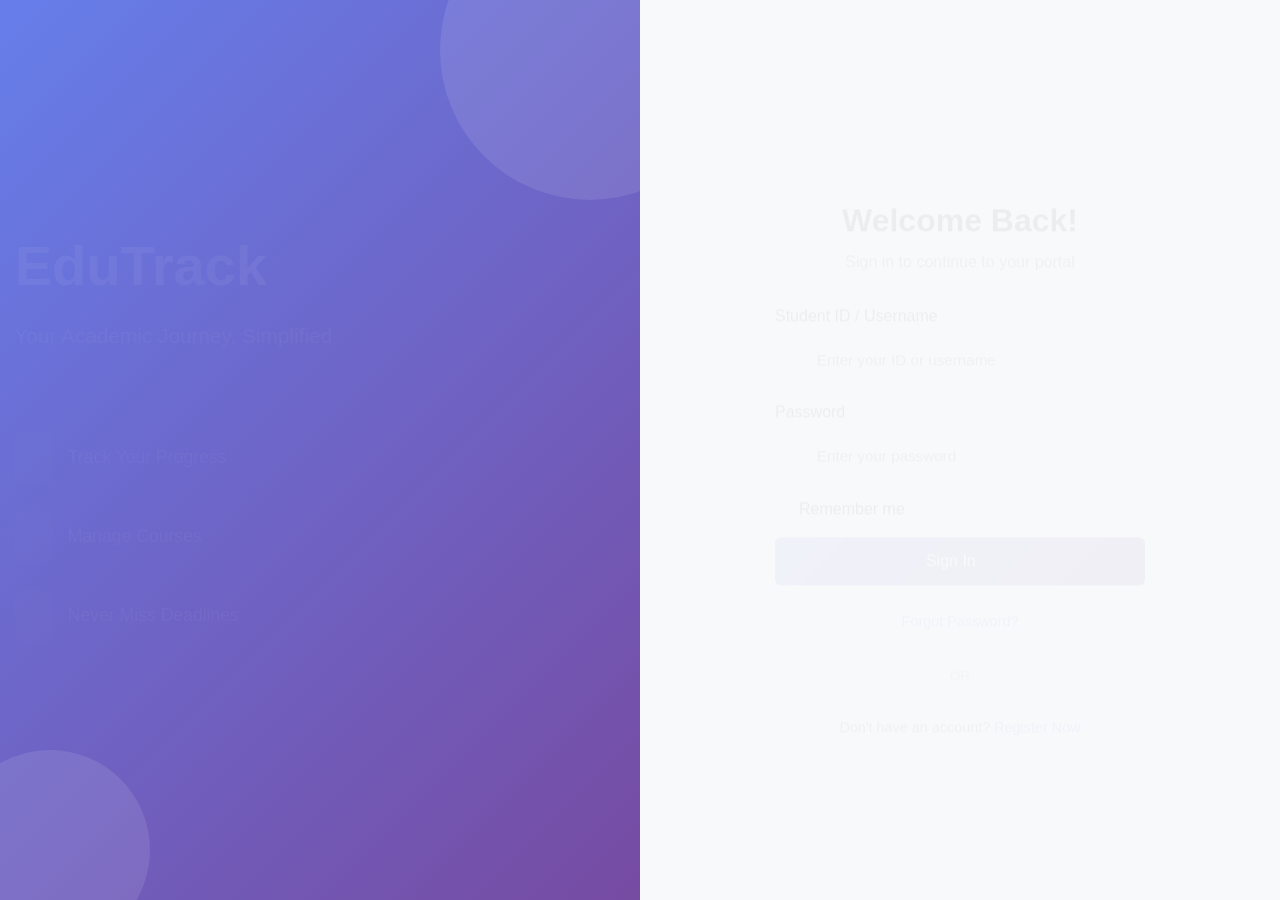
==== assignments.html @ 9b78c019 "Initial commit - Cloud Based Student Academic Portal" ====
<!DOCTYPE html>
<html lang="en">
<head>
    <meta charset="UTF-8">
    <meta name="viewport" content="width=device-width, initial-scale=1.0">
    <title>Assignments - EduTrack</title>
    
    <!-- Bootstrap CSS -->
    <link href="https://cdn.jsdelivr.net/npm/bootstrap@5.3.0/dist/css/bootstrap.min.css" rel="stylesheet">
    
    <!-- Font Awesome -->
    <link rel="stylesheet" href="https://cdnjs.cloudflare.com/ajax/libs/font-awesome/6.4.0/css/all.min.css">
    
    <!-- Custom CSS -->
    <link rel="stylesheet" href="css/dashboard.css">
    <link rel="stylesheet" href="css/assignments.css">
</head>
<body>
    <!-- Sidebar -->
    <div class="sidebar" id="sidebar">
        <div class="logo">
            <h3><i class="fas fa-graduation-cap me-2"></i>EduTrack</h3>
        </div>
        
        <ul class="nav-menu">
            <li>
                <a href="dashboard.html">
                    <i class="fas fa-home"></i>
                    <span>Dashboard</span>
                </a>
            </li>
            <li>
                <a href="courses.html">
                    <i class="fas fa-book"></i>
                    <span>Courses</span>
                </a>
            </li>
            <li>
                <a href="grades.html">
                    <i class="fas fa-chart-bar"></i>
                    <span>Grades</span>
                </a>
            </li>
            <li>
                <a href="attendance.html">
                    <i class="fas fa-calendar-check"></i>
                    <span>Attendance</span>
                </a>
            </li>
            <li class="active">
                <a href="assignments.html">
                    <i class="fas fa-tasks"></i>
                    <span>Assignments</span>
                </a>
            </li>
              <li>
                <a href="extracurricular.html">
                    <i class="fas fa-trophy"></i>
                    <span>Activities</span>
                </a>
            </li>
            <li>
                <a href="profile.html">
                    <i class="fas fa-user"></i>
                    <span>Profile</span>
                </a>
            </li>
        </ul>
        
        <div class="sidebar-footer">
            <a href="index.html" class="logout-btn">
                <i class="fas fa-sign-out-alt"></i>
                <span>Logout</span>
            </a>
        </div>
    </div>

    <!-- Main Content -->
    <div class="main-content">
        <!-- Top Navigation -->
        <nav class="top-nav">
            <div class="nav-left">
                <button class="toggle-btn" id="toggleSidebar">
                    <i class="fas fa-bars"></i>
                </button>
                <h4 class="page-title">Assignments</h4>
            </div>
            <div class="nav-right">
                <div class="search-box">
                    <i class="fas fa-search"></i>
                    <input type="text" placeholder="Search assignments..." id="searchAssignment">
                </div>
                <div class="notification">
                    <i class="fas fa-bell"></i>
                    <span class="badge">3</span>
                </div>
                <div class="profile-dropdown">
                    <img src="https://ui-avatars.com/api/?name=John+Doe&background=667eea&color=fff" alt="Profile">
                    <span>John Doe</span>
                </div>
            </div>
        </nav>

        <!-- Assignments Content -->
        <div class="dashboard-container">
            <!-- Stats Cards -->
            <div class="row g-4 mb-4">
                <div class="col-md-3">
                    <div class="assignment-stat-card red">
                        <div class="stat-icon">
                            <i class="fas fa-exclamation-circle"></i>
                        </div>
                        <div class="stat-info">
                            <h3>3</h3>
                            <p>Pending</p>
                        </div>
                    </div>
                </div>
                <div class="col-md-3">
                    <div class="assignment-stat-card blue">
                        <div class="stat-icon">
                            <i class="fas fa-hourglass-half"></i>
                        </div>
                        <div class="stat-info">
                            <h3>2</h3>
                            <p>In Progress</p>
                        </div>
                    </div>
                </div>
                <div class="col-md-3">
                    <div class="assignment-stat-card green">
                        <div class="stat-icon">
                            <i class="fas fa-check-circle"></i>
                        </div>
                        <div class="stat-info">
                            <h3>12</h3>
                            <p>Completed</p>
                        </div>
                    </div>
                </div>
                <div class="col-md-3">
                    <div class="assignment-stat-card purple">
                        <div class="stat-icon">
                            <i class="fas fa-clock"></i>
                        </div>
                        <div class="stat-info">
                            <h3>5</h3>
                            <p>Upcoming</p>
                        </div>
                    </div>
                </div>
            </div>

            <!-- Filter Tabs -->
            <div class="card mb-4">
                <div class="card-body p-0">
                    <ul class="nav nav-tabs assignment-tabs" id="assignmentTabs">
                        <li class="nav-item">
                            <a class="nav-link active" data-filter="all" href="#all">
                                <i class="fas fa-list me-2"></i>All Assignments
                            </a>
                        </li>
                        <li class="nav-item">
                            <a class="nav-link" data-filter="pending" href="#pending">
                                <i class="fas fa-exclamation-circle me-2"></i>Pending
                            </a>
                        </li>
                        <li class="nav-item">
                            <a class="nav-link" data-filter="progress" href="#progress">
                                <i class="fas fa-spinner me-2"></i>In Progress
                            </a>
                        </li>
                        <li class="nav-item">
                            <a class="nav-link" data-filter="completed" href="#completed">
                                <i class="fas fa-check-circle me-2"></i>Completed
                            </a>
                        </li>
                    </ul>
                </div>
            </div>

            <!-- Assignments List -->
            <div class="row g-4" id="assignmentsList">
                <!-- Assignment 1 - Urgent -->
                <div class="col-lg-6 assignment-item" data-status="pending">
                    <div class="assignment-card urgent">
                        <div class="assignment-header">
                            <div class="assignment-title-section">
                                <h5>Data Structures Project</h5>
                                <p class="course-name"><i class="fas fa-book me-1"></i>Computer Networks - CS501</p>
                            </div>
                            <span class="priority-badge urgent">Urgent</span>
                        </div>
                        <div class="assignment-body">
                            <p class="description">
                                Implement Binary Search Tree with insertion, deletion, and traversal operations. Include complete documentation.
                            </p>
                            <div class="assignment-meta">
                                <div class="meta-item">
                                    <i class="fas fa-calendar-alt"></i>
                                    <span>Due: Jan 5, 2025</span>
                                </div>
                                <div class="meta-item">
                                    <i class="fas fa-clock"></i>
                                    <span class="time-left urgent">2 days left</span>
                                </div>
                                <div class="meta-item">
                                    <i class="fas fa-award"></i>
                                    <span>20 marks</span>
                                </div>
                            </div>
                            <div class="assignment-footer">
                                <button class="btn btn-outline-primary btn-sm">
                                    <i class="fas fa-eye me-1"></i>View Details
                                </button>
                                <button class="btn btn-primary btn-sm">
                                    <i class="fas fa-upload me-1"></i>Submit
                                </button>
                            </div>
                        </div>
                    </div>
                </div>

                <!-- Assignment 2 - High Priority -->
                <div class="col-lg-6 assignment-item" data-status="pending">
                    <div class="assignment-card high">
                        <div class="assignment-header">
                            <div class="assignment-title-section">
                                <h5>Database Design Project</h5>
                                <p class="course-name"><i class="fas fa-book me-1"></i>DBMS - CS502</p>
                            </div>
                            <span class="priority-badge high">High</span>
                        </div>
                        <div class="assignment-body">
                            <p class="description">
                                Design a complete database schema for an e-commerce platform with ER diagrams and normalized tables.
                            </p>
                            <div class="assignment-meta">
                                <div class="meta-item">
                                    <i class="fas fa-calendar-alt"></i>
                                    <span>Due: Jan 8, 2025</span>
                                </div>
                                <div class="meta-item">
                                    <i class="fas fa-clock"></i>
                                    <span class="time-left high">5 days left</span>
                                </div>
                                <div class="meta-item">
                                    <i class="fas fa-award"></i>
                                    <span>25 marks</span>
                                </div>
                            </div>
                            <div class="assignment-footer">
                                <button class="btn btn-outline-primary btn-sm">
                                    <i class="fas fa-eye me-1"></i>View Details
                                </button>
                                <button class="btn btn-primary btn-sm">
                                    <i class="fas fa-upload me-1"></i>Submit
                                </button>
                            </div>
                        </div>
                    </div>
                </div>

                <!-- Assignment 3 - In Progress -->
                <div class="col-lg-6 assignment-item" data-status="progress">
                    <div class="assignment-card medium">
                        <div class="assignment-header">
                            <div class="assignment-title-section">
                                <h5>Responsive Website Development</h5>
                                <p class="course-name"><i class="fas fa-book me-1"></i>Web Development - CS503</p>
                            </div>
                            <span class="priority-badge medium">Medium</span>
                        </div>
                        <div class="assignment-body">
                            <p class="description">
                                Create a fully responsive portfolio website using HTML, CSS, and JavaScript with modern design principles.
                            </p>
                            <div class="progress-section">
                                <div class="progress-header">
                                    <span>Progress</span>
                                    <span>60%</span>
                                </div>
                                <div class="progress">
                                    <div class="progress-bar bg-info" style="width: 60%"></div>
                                </div>
                            </div>
                            <div class="assignment-meta">
                                <div class="meta-item">
                                    <i class="fas fa-calendar-alt"></i>
                                    <span>Due: Jan 10, 2025</span>
                                </div>
                                <div class="meta-item">
                                    <i class="fas fa-clock"></i>
                                    <span class="time-left medium">7 days left</span>
                                </div>
                                <div class="meta-item">
                                    <i class="fas fa-award"></i>
                                    <span>30 marks</span>
                                </div>
                            </div>
                            <div class="assignment-footer">
                                <button class="btn btn-outline-primary btn-sm">
                                    <i class="fas fa-eye me-1"></i>View Details
                                </button>
                                <button class="btn btn-warning btn-sm text-white">
                                    <i class="fas fa-edit me-1"></i>Continue
                                </button>
                            </div>
                        </div>
                    </div>
                </div>

                <!-- Assignment 4 - In Progress -->
                <div class="col-lg-6 assignment-item" data-status="progress">
                    <div class="assignment-card medium">
                        <div class="assignment-header">
                            <div class="assignment-title-section">
                                <h5>Machine Learning Model</h5>
                                <p class="course-name"><i class="fas fa-book me-1"></i>Artificial Intelligence - CS504</p>
                            </div>
                            <span class="priority-badge medium">Medium</span>
                        </div>
                        <div class="assignment-body">
                            <p class="description">
                                Build a classification model using scikit-learn. Train on provided dataset and achieve minimum 85% accuracy.
                            </p>
                            <div class="progress-section">
                                <div class="progress-header">
                                    <span>Progress</span>
                                    <span>40%</span>
                                </div>
                                <div class="progress">
                                    <div class="progress-bar bg-info" style="width: 40%"></div>
                                </div>
                            </div>
                            <div class="assignment-meta">
                                <div class="meta-item">
                                    <i class="fas fa-calendar-alt"></i>
                                    <span>Due: Jan 12, 2025</span>
                                </div>
                                <div class="meta-item">
                                    <i class="fas fa-clock"></i>
                                    <span class="time-left medium">9 days left</span>
                                </div>
                                <div class="meta-item">
                                    <i class="fas fa-award"></i>
                                    <span>25 marks</span>
                                </div>
                            </div>
                            <div class="assignment-footer">
                                <button class="btn btn-outline-primary btn-sm">
                                    <i class="fas fa-eye me-1"></i>View Details
                                </button>
                                <button class="btn btn-warning btn-sm text-white">
                                    <i class="fas fa-edit me-1"></i>Continue
                                </button>
                            </div>
                        </div>
                    </div>
                </div>

                <!-- Assignment 5 - Completed -->
                <div class="col-lg-6 assignment-item" data-status="completed">
                    <div class="assignment-card completed">
                        <div class="assignment-header">
                            <div class="assignment-title-section">
                                <h5>Network Security Analysis</h5>
                                <p class="course-name"><i class="fas fa-book me-1"></i>Cyber Security - CS505</p>
                            </div>
                            <span class="priority-badge completed">
                                <i class="fas fa-check me-1"></i>Completed
                            </span>
                        </div>
                        <div class="assignment-body">
                            <p class="description">
                                Analyze network vulnerabilities and propose security measures for a given network infrastructure.
                            </p>
                            <div class="assignment-meta">
                                <div class="meta-item">
                                    <i class="fas fa-calendar-check"></i>
                                    <span>Submitted: Dec 20, 2024</span>
                                </div>
                                <div class="meta-item">
                                    <i class="fas fa-star"></i>
                                    <span class="grade-badge">Grade: A</span>
                                </div>
                                <div class="meta-item">
                                    <i class="fas fa-award"></i>
                                    <span>18/20 marks</span>
                                </div>
                            </div>
                            <div class="assignment-footer">
                                <button class="btn btn-outline-primary btn-sm">
                                    <i class="fas fa-download me-1"></i>Download
                                </button>
                                <button class="btn btn-outline-success btn-sm">
                                    <i class="fas fa-comment me-1"></i>Feedback
                                </button>
                            </div>
                        </div>
                    </div>
                </div>

                <!-- Assignment 6 - Pending -->
                <div class="col-lg-6 assignment-item" data-status="pending">
                    <div class="assignment-card low">
                        <div class="assignment-header">
                            <div class="assignment-title-section">
                                <h5>Software Testing Report</h5>
                                <p class="course-name"><i class="fas fa-book me-1"></i>Software Engineering - CS506</p>
                            </div>
                            <span class="priority-badge low">Low</span>
                        </div>
                        <div class="assignment-body">
                            <p class="description">
                                Create comprehensive test cases and testing documentation for a given software application.
                            </p>
                            <div class="assignment-meta">
                                <div class="meta-item">
                                    <i class="fas fa-calendar-alt"></i>
                                    <span>Due: Jan 15, 2025</span>
                                </div>
                                <div class="meta-item">
                                    <i class="fas fa-clock"></i>
                                    <span class="time-left low">12 days left</span>
                                </div>
                                <div class="meta-item">
                                    <i class="fas fa-award"></i>
                                    <span>15 marks</span>
                                </div>
                            </div>
                            <div class="assignment-footer">
                                <button class="btn btn-outline-primary btn-sm">
                                    <i class="fas fa-eye me-1"></i>View Details
                                </button>
                                <button class="btn btn-primary btn-sm">
                                    <i class="fas fa-upload me-1"></i>Submit
                                </button>
                            </div>
                        </div>
                    </div>
                </div>
            </div>
        </div>
    </div>

    <!-- Bootstrap JS -->
    <script src="https://cdn.jsdelivr.net/npm/bootstrap@5.3.0/dist/js/bootstrap.bundle.min.js"></script>
    
    <!-- Custom JS -->
    <script src="js/assignments.js"></script>
    <!-- Custom JS -->
    <script src="js/assignments.js"></script>
    
    <!-- Get Student Name -->
    <script>
    window.addEventListener('DOMContentLoaded', function() {
        // Fetch student info from dashboard API (reusing existing API)
        fetch('./backend/api/get_dashboard.php')
            .then(response => response.json())
            .then(data => {
                if (data.success) {
                    const studentName = data.data.student.name;
                    
                    // Update profile dropdown with real name
                    document.querySelector('.profile-dropdown span').textContent = studentName;
                    
                    // Update profile image
                    document.querySelector('.profile-dropdown img').src = 
                        `https://ui-avatars.com/api/?name=${encodeURIComponent(studentName)}&background=667eea&color=fff`;
                    
                    console.log('✅ Student name loaded:', studentName);
                } else {
                    console.error('Failed to load student info');
                    window.location.href = 'index.html';
                }
            })
            .catch(error => {
                console.error('Error:', error);
                window.location.href = 'index.html';
            });
    });
    
    // Add "Coming Soon" overlay on buttons (optional)
    document.addEventListener('DOMContentLoaded', function() {
        const buttons = document.querySelectorAll('.assignment-footer button');
        buttons.forEach(btn => {
            btn.addEventListener('click', function(e) {
                e.preventDefault();
                alert('📚 Assignment submission feature is under development.\n\nThis will be available in the next update!');
            });
        });
    });
    </script>
</body>
</html>
---- css/dashboard.css ----
@import url('https://fonts.googleapis.com/css2?family=Poppins:wght@300;400;500;600;700&display=swap');

* {
    margin: 0;
    padding: 0;
    box-sizing: border-box;
}

body {
    font-family: 'Poppins', sans-serif;
    background: #f5f7fa;
    overflow-x: hidden;
}

/* Sidebar Styles */
.sidebar {
    position: fixed;
    left: 0;
    top: 0;
    height: 100vh;
    width: 260px;
    background: linear-gradient(135deg, #667eea 0%, #764ba2 100%);
    padding: 20px;
    transition: all 0.3s ease;
    z-index: 1000;
}

.sidebar .logo {
    color: white;
    padding: 10px 0;
    margin-bottom: 30px;
    border-bottom: 1px solid rgba(255, 255, 255, 0.2);
}

.sidebar .logo h3 {
    font-size: 1.5rem;
    font-weight: 600;
}

.nav-menu {
    list-style: none;
    padding: 0;
}

.nav-menu li {
    margin-bottom: 5px;
}

.nav-menu a {
    display: flex;
    align-items: center;
    padding: 12px 15px;
    color: rgba(255, 255, 255, 0.8);
    text-decoration: none;
    border-radius: 10px;
    transition: all 0.3s ease;
}

.nav-menu a i {
    font-size: 1.2rem;
    margin-right: 12px;
    width: 25px;
}

.nav-menu a:hover,
.nav-menu li.active a {
    background: rgba(255, 255, 255, 0.2);
    color: white;
    transform: translateX(5px);
}

.sidebar-footer {
    position: absolute;
    bottom: 20px;
    width: calc(100% - 40px);
}

.logout-btn {
    display: flex;
    align-items: center;
    padding: 12px 15px;
    color: rgba(255, 255, 255, 0.8);
    text-decoration: none;
    border-radius: 10px;
    border: 1px solid rgba(255, 255, 255, 0.3);
    transition: all 0.3s ease;
}

.logout-btn:hover {
    background: rgba(255, 255, 255, 0.2);
    color: white;
}

.logout-btn i {
    margin-right: 12px;
}

/* Main Content */
.main-content {
    margin-left: 260px;
    min-height: 100vh;
    transition: all 0.3s ease;
}

/* Top Navigation */
.top-nav {
    background: white;
    padding: 15px 30px;
    display: flex;
    justify-content: space-between;
    align-items: center;
    box-shadow: 0 2px 10px rgba(0, 0, 0, 0.05);
    position: sticky;
    top: 0;
    z-index: 100;
}

.nav-left {
    display: flex;
    align-items: center;
    gap: 20px;
}

.toggle-btn {
    background: none;
    border: none;
    font-size: 1.5rem;
    color: #333;
    cursor: pointer;
    display: none;
}

.page-title {
    margin: 0;
    color: #333;
    font-weight: 600;
}

.nav-right {
    display: flex;
    align-items: center;
    gap: 25px;
}

.search-box {
    position: relative;
    display: flex;
    align-items: center;
}

.search-box i {
    position: absolute;
    left: 12px;
    color: #999;
}

.search-box input {
    padding: 8px 12px 8px 35px;
    border: 1px solid #e0e0e0;
    border-radius: 8px;
    width: 250px;
    font-size: 0.9rem;
}

.search-box input:focus {
    outline: none;
    border-color: #667eea;
}

.notification {
    position: relative;
    font-size: 1.3rem;
    color: #666;
    cursor: pointer;
}

.notification .badge {
    position: absolute;
    top: -5px;
    right: -8px;
    background: #ff4757;
    color: white;
    font-size: 0.65rem;
    padding: 2px 5px;
    border-radius: 10px;
}

.profile-dropdown {
    display: flex;
    align-items: center;
    gap: 10px;
    cursor: pointer;
}

.profile-dropdown img {
    width: 40px;
    height: 40px;
    border-radius: 50%;
}

/* Dashboard Container */
.dashboard-container {
    padding: 30px;
}

/* Welcome Section */
.welcome-section {
    background: linear-gradient(135deg, #667eea 0%, #764ba2 100%);
    padding: 30px;
    border-radius: 15px;
    color: white;
    margin-bottom: 30px;
    display: flex;
    justify-content: space-between;
    align-items: center;
}

.welcome-section h2 {
    font-size: 1.8rem;
    margin-bottom: 5px;
}

.welcome-section p {
    opacity: 0.9;
    margin: 0;
}

.welcome-stats {
    display: flex;
    gap: 30px;
}

.stat-item {
    display: flex;
    flex-direction: column;
    align-items: flex-end;
}

.stat-label {
    font-size: 0.85rem;
    opacity: 0.8;
}

.stat-value {
    font-size: 1.5rem;
    font-weight: 600;
}

/* Stat Cards */
.stat-card {
    background: white;
    padding: 25px;
    border-radius: 15px;
    display: flex;
    align-items: center;
    gap: 20px;
    box-shadow: 0 5px 15px rgba(0, 0, 0, 0.08);
    transition: transform 0.3s ease, box-shadow 0.3s ease;
}

.stat-card:hover {
    transform: translateY(-5px);
    box-shadow: 0 8px 20px rgba(0, 0, 0, 0.12);
}

.stat-icon {
    width: 60px;
    height: 60px;
    border-radius: 12px;
    display: flex;
    align-items: center;
    justify-content: center;
    font-size: 1.8rem;
    color: white;
}

.stat-card.purple .stat-icon {
    background: linear-gradient(135deg, #667eea 0%, #764ba2 100%);
}

.stat-card.blue .stat-icon {
    background: linear-gradient(135deg, #4facfe 0%, #00f2fe 100%);
}

.stat-card.green .stat-icon {
    background: linear-gradient(135deg, #43e97b 0%, #38f9d7 100%);
}

.stat-card.orange .stat-icon {
    background: linear-gradient(135deg, #fa709a 0%, #fee140 100%);
}

.stat-details h3 {
    font-size: 2rem;
    font-weight: 700;
    margin: 0;
    color: #333;
}

.stat-details p {
    margin: 0;
    color: #666;
    font-size: 0.9rem;
}

/* Card Styles */
.card {
    background: white;
    border-radius: 15px;
    box-shadow: 0 5px 15px rgba(0, 0, 0, 0.08);
    border: none;
}

.card-header {
    background: none;
    border-bottom: 1px solid #f0f0f0;
    padding: 20px 25px;
}

.card-header h5 {
    margin: 0;
    color: #333;
    font-weight: 600;
}

.card-body {
    padding: 25px;
}

/* Deadline Items */
.deadline-item {
    display: flex;
    justify-content: space-between;
    align-items: center;
    padding: 15px;
    border-left: 3px solid #667eea;
    background: #f8f9fa;
    border-radius: 8px;
    margin-bottom: 15px;
}

.deadline-item:last-child {
    margin-bottom: 0;
}

.deadline-info h6 {
    margin: 0 0 5px 0;
    color: #333;
    font-weight: 600;
}

.deadline-info p {
    margin: 0;
    color: #666;
    font-size: 0.85rem;
}

.deadline-info i {
    margin-right: 5px;
}

/* Grade Items */
.grade-item {
    display: flex;
    justify-content: space-between;
    align-items: center;
    padding: 15px;
    background: #f8f9fa;
    border-radius: 8px;
    margin-bottom: 15px;
}

.grade-item:last-child {
    margin-bottom: 0;
}

.subject-info h6 {
    margin: 0 0 5px 0;
    color: #333;
    font-weight: 600;
}

.subject-info p {
    margin: 0;
    color: #666;
    font-size: 0.85rem;
}

.grade-badge {
    padding: 8px 20px;
    border-radius: 8px;
    font-weight: 600;
    font-size: 1.1rem;
}

.grade-badge.excellent {
    background: #d4edda;
    color: #155724;
}

.grade-badge.good {
    background: #d1ecf1;
    color: #0c5460;
}

.grade-badge.average {
    background: #fff3cd;
    color: #856404;
}

/* Responsive */
@media (max-width: 991px) {
    .sidebar {
        left: -260px;
    }
    
    .sidebar.active {
        left: 0;
    }
    
    .main-content {
        margin-left: 0;
    }
    
    .toggle-btn {
        display: block;
    }
    
    .welcome-section {
        flex-direction: column;
        align-items: flex-start;
        gap: 20px;
    }
}

@media (max-width: 768px) {
    .search-box {
        display: none;
    }
    
    .nav-right {
        gap: 15px;
    }
    
    .dashboard-container {
        padding: 15px;
    }
}
---- css/assignments.css ----
/* Assignment Stat Cards */
.assignment-stat-card {
    background: white;
    padding: 20px;
    border-radius: 12px;
    display: flex;
    align-items: center;
    gap: 15px;
    box-shadow: 0 3px 10px rgba(0, 0, 0, 0.08);
    transition: transform 0.3s ease, box-shadow 0.3s ease;
}

.assignment-stat-card:hover {
    transform: translateY(-3px);
    box-shadow: 0 5px 15px rgba(0, 0, 0, 0.12);
}

.assignment-stat-card .stat-icon {
    width: 50px;
    height: 50px;
    border-radius: 10px;
    display: flex;
    align-items: center;
    justify-content: center;
    font-size: 1.5rem;
    color: white;
}

.assignment-stat-card.red .stat-icon {
    background: linear-gradient(135deg, #ff6b6b 0%, #ee5a6f 100%);
}

.assignment-stat-card.blue .stat-icon {
    background: linear-gradient(135deg, #4facfe 0%, #00f2fe 100%);
}

.assignment-stat-card.green .stat-icon {
    background: linear-gradient(135deg, #43e97b 0%, #38f9d7 100%);
}

.assignment-stat-card.purple .stat-icon {
    background: linear-gradient(135deg, #667eea 0%, #764ba2 100%);
}

.assignment-stat-card .stat-info h3 {
    font-size: 1.8rem;
    font-weight: 700;
    margin: 0;
    color: #333;
}

.assignment-stat-card .stat-info p {
    margin: 0;
    color: #666;
    font-size: 0.85rem;
}

/* Assignment Tabs */
.assignment-tabs {
    border-bottom: 2px solid #f0f0f0;
}

.assignment-tabs .nav-link {
    color: #666;
    border: none;
    padding: 15px 25px;
    font-weight: 500;
    transition: all 0.3s ease;
}

.assignment-tabs .nav-link:hover {
    color: #667eea;
    background: #f8f9fa;
}

.assignment-tabs .nav-link.active {
    color: #667eea;
    background: none;
    border-bottom: 3px solid #667eea;
}

/* Assignment Cards */
.assignment-card {
    background: white;
    border-radius: 15px;
    overflow: hidden;
    box-shadow: 0 5px 15px rgba(0, 0, 0, 0.08);
    transition: transform 0.3s ease, box-shadow 0.3s ease;
    border-left: 4px solid transparent;
}

.assignment-card:hover {
    transform: translateY(-5px);
    box-shadow: 0 8px 25px rgba(0, 0, 0, 0.15);
}

.assignment-card.urgent {
    border-left-color: #ff6b6b;
}

.assignment-card.high {
    border-left-color: #fa709a;
}

.assignment-card.medium {
    border-left-color: #4facfe;
}

.assignment-card.low {
    border-left-color: #43e97b;
}

.assignment-card.completed {
    border-left-color: #38f9d7;
    opacity: 0.9;
}

.assignment-header {
    padding: 20px;
    background: linear-gradient(135deg, #f8f9fa 0%, #e9ecef 100%);
    display: flex;
    justify-content: space-between;
    align-items: flex-start;
    gap: 15px;
    border-bottom: 1px solid #e0e0e0;
}

.assignment-title-section h5 {
    margin: 0 0 5px 0;
    font-size: 1.1rem;
    font-weight: 600;
    color: #333;
}

.course-name {
    margin: 0;
    font-size: 0.85rem;
    color: #666;
}

/* Priority Badges */
.priority-badge {
    padding: 6px 12px;
    border-radius: 20px;
    font-size: 0.75rem;
    font-weight: 600;
    text-transform: uppercase;
    white-space: nowrap;
}

.priority-badge.urgent {
    background: #fee;
    color: #d32f2f;
}

.priority-badge.high {
    background: #fff3e0;
    color: #f57c00;
}

.priority-badge.medium {
    background: #e3f2fd;
    color: #1976d2;
}

.priority-badge.low {
    background: #e8f5e9;
    color: #388e3c;
}

.priority-badge.completed {
    background: #e0f7fa;
    color: #00796b;
}

/* Assignment Body */
.assignment-body {
    padding: 20px;
}

.description {
    color: #555;
    font-size: 0.9rem;
    line-height: 1.6;
    margin-bottom: 15px;
}

/* Progress Section */
.progress-section {
    margin-bottom: 15px;
    padding: 12px;
    background: #f8f9fa;
    border-radius: 8px;
}

.progress-header {
    display: flex;
    justify-content: space-between;
    margin-bottom: 8px;
    font-size: 0.85rem;
    font-weight: 600;
    color: #333;
}

.progress {
    height: 8px;
    border-radius: 10px;
    background: #e0e0e0;
}

.progress-bar {
    border-radius: 10px;
}

/* Assignment Meta */
.assignment-meta {
    display: flex;
    flex-wrap: wrap;
    gap: 15px;
    margin-bottom: 15px;
}

.meta-item {
    display: flex;
    align-items: center;
    gap: 6px;
    font-size: 0.85rem;
    color: #666;
}

.meta-item i {
    color: #667eea;
}

.time-left {
    padding: 3px 8px;
    border-radius: 10px;
    font-weight: 600;
}

.time-left.urgent {
    background: #fee;
    color: #d32f2f;
}

.time-left.high {
    background: #fff3e0;
    color: #f57c00;
}

.time-left.medium {
    background: #e3f2fd;
    color: #1976d2;
}

.time-left.low {
    background: #e8f5e9;
    color: #388e3c;
}

.grade-badge {
    padding: 3px 8px;
    background: #e0f7fa;
    color: #00796b;
    border-radius: 10px;
    font-weight: 600;
}

/* Assignment Footer */
.assignment-footer {
    display: flex;
    gap: 10px;
}

.assignment-footer .btn {
    flex: 1;
    border-radius: 8px;
    font-size: 0.85rem;
    padding: 8px 12px;
    transition: all 0.3s ease;
}

.assignment-footer .btn-outline-primary {
    border-color: #667eea;
    color: #667eea;
}

.assignment-footer .btn-outline-primary:hover {
    background: #667eea;
    color: white;
}

.assignment-footer .btn-outline-success {
    border-color: #43e97b;
    color: #43e97b;
}

.assignment-footer .btn-outline-success:hover {
    background: #43e97b;
    color: white;
}

.assignment-footer .btn-primary {
    background: linear-gradient(135deg, #667eea 0%, #764ba2 100%);
    border: none;
}

.assignment-footer .btn-primary:hover {
    background: linear-gradient(135deg, #764ba2 0%, #667eea 100%);
    transform: translateY(-2px);
}

.assignment-footer .btn-warning {
    background: linear-gradient(135deg, #fa709a 0%, #fee140 100%);
    border: none;
}

.assignment-footer .btn-warning:hover {
    background: linear-gradient(135deg, #fee140 0%, #fa709a 100%);
    transform: translateY(-2px);
}

/* Hide/Show Assignments based on filter */
.assignment-item {
    display: block;
    animation: fadeIn 0.5s ease;
}

.assignment-item.hidden {
    display: none;
}

@keyframes fadeIn {
    from {
        opacity: 0;
        transform: translateY(10px);
    }
    to {
        opacity: 1;
        transform: translateY(0);
    }
}

/* Responsive */
@media (max-width: 991px) {
    .assignment-header {
        flex-direction: column;
        align-items: flex-start;
    }
    
    .priority-badge {
        align-self: flex-start;
    }
}

@media (max-width: 576px) {
    .assignment-tabs .nav-link {
        padding: 12px 15px;
        font-size: 0.85rem;
    }
    
    .assignment-footer {
        flex-direction: column;
    }
    
    .assignment-meta {
        flex-direction: column;
        gap: 8px;
    }
}
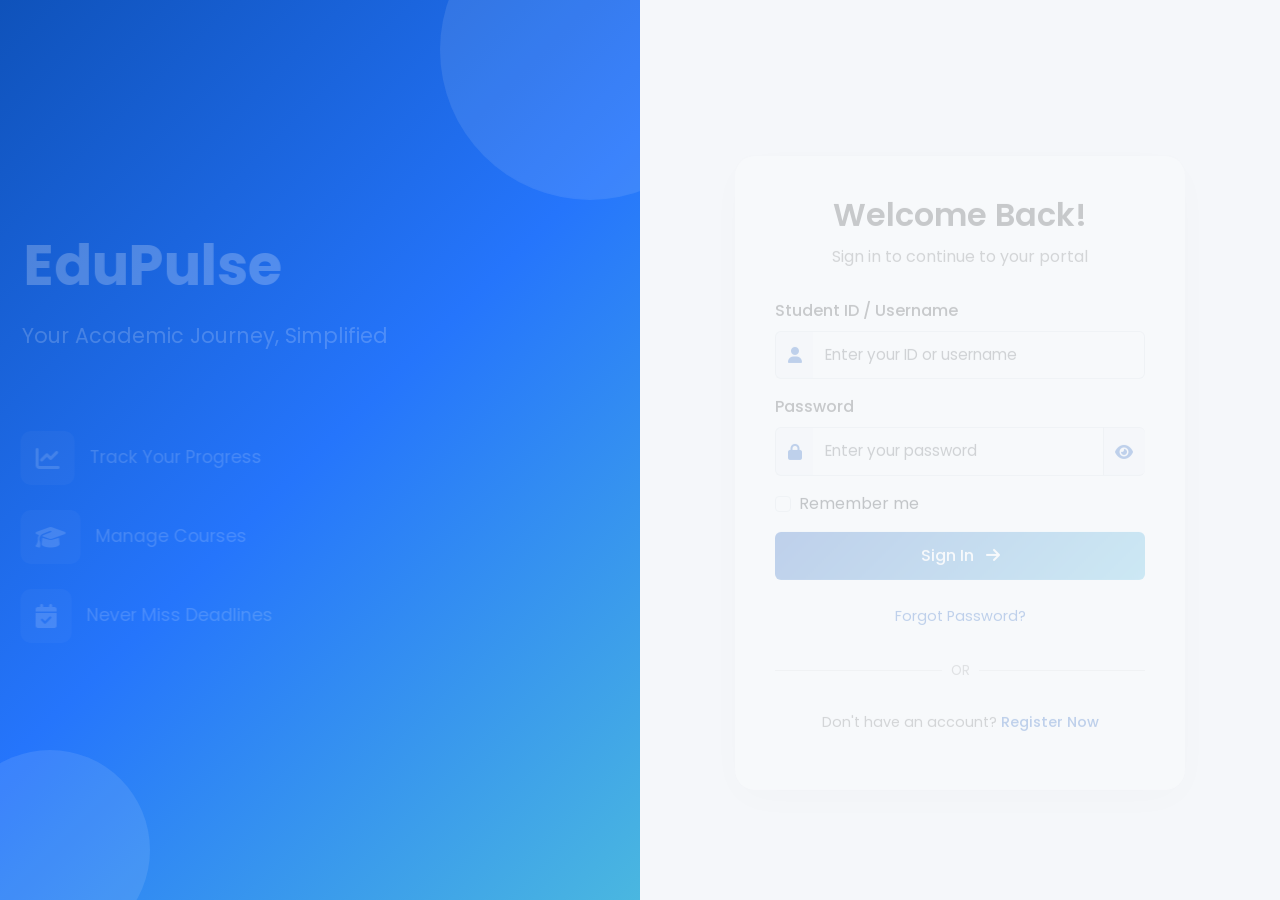
==== commit 722bf840: "Update UI styling and colors" ====
--- a/assignments.html
+++ b/assignments.html
@@ -1,27 +1,29 @@
 <!DOCTYPE html>
 <html lang="en">
+
 <head>
     <meta charset="UTF-8">
     <meta name="viewport" content="width=device-width, initial-scale=1.0">
-    <title>Assignments - EduTrack</title>
-    
+    <title>Assignments - EduPulse</title>
+
     <!-- Bootstrap CSS -->
     <link href="https://cdn.jsdelivr.net/npm/bootstrap@5.3.0/dist/css/bootstrap.min.css" rel="stylesheet">
-    
+
     <!-- Font Awesome -->
     <link rel="stylesheet" href="https://cdnjs.cloudflare.com/ajax/libs/font-awesome/6.4.0/css/all.min.css">
-    
+
     <!-- Custom CSS -->
     <link rel="stylesheet" href="css/dashboard.css">
     <link rel="stylesheet" href="css/assignments.css">
 </head>
+
 <body>
     <!-- Sidebar -->
     <div class="sidebar" id="sidebar">
         <div class="logo">
-            <h3><i class="fas fa-graduation-cap me-2"></i>EduTrack</h3>
+            <h3><i class="fas fa-graduation-cap me-2"></i>EduPulse</h3>
         </div>
-        
+
         <ul class="nav-menu">
             <li>
                 <a href="dashboard.html">
@@ -53,7 +55,7 @@
                     <span>Assignments</span>
                 </a>
             </li>
-              <li>
+            <li>
                 <a href="extracurricular.html">
                     <i class="fas fa-trophy"></i>
                     <span>Activities</span>
@@ -66,7 +68,7 @@
                 </a>
             </li>
         </ul>
-        
+
         <div class="sidebar-footer">
             <a href="index.html" class="logout-btn">
                 <i class="fas fa-sign-out-alt"></i>
@@ -193,7 +195,8 @@
                         </div>
                         <div class="assignment-body">
                             <p class="description">
-                                Implement Binary Search Tree with insertion, deletion, and traversal operations. Include complete documentation.
+                                Implement Binary Search Tree with insertion, deletion, and traversal operations. Include
+                                complete documentation.
                             </p>
                             <div class="assignment-meta">
                                 <div class="meta-item">
@@ -233,7 +236,8 @@
                         </div>
                         <div class="assignment-body">
                             <p class="description">
-                                Design a complete database schema for an e-commerce platform with ER diagrams and normalized tables.
+                                Design a complete database schema for an e-commerce platform with ER diagrams and
+                                normalized tables.
                             </p>
                             <div class="assignment-meta">
                                 <div class="meta-item">
@@ -273,7 +277,8 @@
                         </div>
                         <div class="assignment-body">
                             <p class="description">
-                                Create a fully responsive portfolio website using HTML, CSS, and JavaScript with modern design principles.
+                                Create a fully responsive portfolio website using HTML, CSS, and JavaScript with modern
+                                design principles.
                             </p>
                             <div class="progress-section">
                                 <div class="progress-header">
@@ -316,13 +321,15 @@
                         <div class="assignment-header">
                             <div class="assignment-title-section">
                                 <h5>Machine Learning Model</h5>
-                                <p class="course-name"><i class="fas fa-book me-1"></i>Artificial Intelligence - CS504</p>
+                                <p class="course-name"><i class="fas fa-book me-1"></i>Artificial Intelligence - CS504
+                                </p>
                             </div>
                             <span class="priority-badge medium">Medium</span>
                         </div>
                         <div class="assignment-body">
                             <p class="description">
-                                Build a classification model using scikit-learn. Train on provided dataset and achieve minimum 85% accuracy.
+                                Build a classification model using scikit-learn. Train on provided dataset and achieve
+                                minimum 85% accuracy.
                             </p>
                             <div class="progress-section">
                                 <div class="progress-header">
@@ -373,7 +380,8 @@
                         </div>
                         <div class="assignment-body">
                             <p class="description">
-                                Analyze network vulnerabilities and propose security measures for a given network infrastructure.
+                                Analyze network vulnerabilities and propose security measures for a given network
+                                infrastructure.
                             </p>
                             <div class="assignment-meta">
                                 <div class="meta-item">
@@ -413,7 +421,8 @@
                         </div>
                         <div class="assignment-body">
                             <p class="description">
-                                Create comprehensive test cases and testing documentation for a given software application.
+                                Create comprehensive test cases and testing documentation for a given software
+                                application.
                             </p>
                             <div class="assignment-meta">
                                 <div class="meta-item">
@@ -446,51 +455,52 @@
 
     <!-- Bootstrap JS -->
     <script src="https://cdn.jsdelivr.net/npm/bootstrap@5.3.0/dist/js/bootstrap.bundle.min.js"></script>
-    
+
     <!-- Custom JS -->
     <script src="js/assignments.js"></script>
     <!-- Custom JS -->
     <script src="js/assignments.js"></script>
-    
+
     <!-- Get Student Name -->
     <script>
-    window.addEventListener('DOMContentLoaded', function() {
-        // Fetch student info from dashboard API (reusing existing API)
-        fetch('./backend/api/get_dashboard.php')
-            .then(response => response.json())
-            .then(data => {
-                if (data.success) {
-                    const studentName = data.data.student.name;
-                    
-                    // Update profile dropdown with real name
-                    document.querySelector('.profile-dropdown span').textContent = studentName;
-                    
-                    // Update profile image
-                    document.querySelector('.profile-dropdown img').src = 
-                        `https://ui-avatars.com/api/?name=${encodeURIComponent(studentName)}&background=667eea&color=fff`;
-                    
-                    console.log('✅ Student name loaded:', studentName);
-                } else {
-                    console.error('Failed to load student info');
+        window.addEventListener('DOMContentLoaded', function () {
+            // Fetch student info from dashboard API (reusing existing API)
+            fetch('./backend/api/get_dashboard.php')
+                .then(response => response.json())
+                .then(data => {
+                    if (data.success) {
+                        const studentName = data.data.student.name;
+
+                        // Update profile dropdown with real name
+                        document.querySelector('.profile-dropdown span').textContent = studentName;
+
+                        // Update profile image
+                        document.querySelector('.profile-dropdown img').src =
+                            `https://ui-avatars.com/api/?name=${encodeURIComponent(studentName)}&background=667eea&color=fff`;
+
+                        console.log('✅ Student name loaded:', studentName);
+                    } else {
+                        console.error('Failed to load student info');
+                        window.location.href = 'index.html';
+                    }
+                })
+                .catch(error => {
+                    console.error('Error:', error);
                     window.location.href = 'index.html';
-                }
-            })
-            .catch(error => {
-                console.error('Error:', error);
-                window.location.href = 'index.html';
-            });
-    });
-    
-    // Add "Coming Soon" overlay on buttons (optional)
-    document.addEventListener('DOMContentLoaded', function() {
-        const buttons = document.querySelectorAll('.assignment-footer button');
-        buttons.forEach(btn => {
-            btn.addEventListener('click', function(e) {
-                e.preventDefault();
-                alert('📚 Assignment submission feature is under development.\n\nThis will be available in the next update!');
+                });
+        });
+
+        // Add "Coming Soon" overlay on buttons (optional)
+        document.addEventListener('DOMContentLoaded', function () {
+            const buttons = document.querySelectorAll('.assignment-footer button');
+            buttons.forEach(btn => {
+                btn.addEventListener('click', function (e) {
+                    e.preventDefault();
+                    alert('📚 Assignment submission feature is under development.\n\nThis will be available in the next update!');
+                });
             });
         });
-    });
     </script>
 </body>
-</html>
+
+</html>
--- a/css/dashboard.css
+++ b/css/dashboard.css
@@ -19,7 +19,7 @@
     top: 0;
     height: 100vh;
     width: 260px;
-    background: linear-gradient(135deg, #667eea 0%, #764ba2 100%);
+    background: linear-gradient(135deg, #0F52BA 0%, #2575FC 50%, #4AB7E0 100%);
     padding: 20px;
     transition: all 0.3s ease;
     z-index: 1000;
@@ -50,7 +50,7 @@
     display: flex;
     align-items: center;
     padding: 12px 15px;
-    color: rgba(255, 255, 255, 0.8);
+    color: rgba(255, 255, 255, 0.85);
     text-decoration: none;
     border-radius: 10px;
     transition: all 0.3s ease;
@@ -79,7 +79,7 @@
     display: flex;
     align-items: center;
     padding: 12px 15px;
-    color: rgba(255, 255, 255, 0.8);
+    color: rgba(255, 255, 255, 0.85);
     text-decoration: none;
     border-radius: 10px;
     border: 1px solid rgba(255, 255, 255, 0.3);
@@ -100,11 +100,12 @@
     margin-left: 260px;
     min-height: 100vh;
     transition: all 0.3s ease;
+    background: #F5F7FA;
 }
 
 /* Top Navigation */
 .top-nav {
-    background: white;
+    background: #FFFFFF;
     padding: 15px 30px;
     display: flex;
     justify-content: space-between;
@@ -164,7 +165,7 @@
 
 .search-box input:focus {
     outline: none;
-    border-color: #667eea;
+    border-color: #0F52BA;
 }
 
 .notification {
@@ -205,7 +206,7 @@
 
 /* Welcome Section */
 .welcome-section {
-    background: linear-gradient(135deg, #667eea 0%, #764ba2 100%);
+    background: linear-gradient(135deg, #0F52BA 0%, #2575FC 50%, #4AB7E0 100%);
     padding: 30px;
     border-radius: 15px;
     color: white;
@@ -275,19 +276,19 @@
 }
 
 .stat-card.purple .stat-icon {
-    background: linear-gradient(135deg, #667eea 0%, #764ba2 100%);
+    background: linear-gradient(135deg, #0F52BA 0%, #2575FC 100%);
 }
 
 .stat-card.blue .stat-icon {
-    background: linear-gradient(135deg, #4facfe 0%, #00f2fe 100%);
+    background: linear-gradient(135deg, #0072CE 0%, #4AB7E0 100%);
 }
 
 .stat-card.green .stat-icon {
-    background: linear-gradient(135deg, #43e97b 0%, #38f9d7 100%);
+    background: linear-gradient(135deg, #10B981 0%, #34D399 100%);
 }
 
 .stat-card.orange .stat-icon {
-    background: linear-gradient(135deg, #fa709a 0%, #fee140 100%);
+    background: linear-gradient(135deg, #F59E0B 0%, #FBBF24 100%);
 }
 
 .stat-details h3 {
@@ -333,7 +334,7 @@
     justify-content: space-between;
     align-items: center;
     padding: 15px;
-    border-left: 3px solid #667eea;
+    border-left: 3px solid #0F52BA;
     background: #f8f9fa;
     border-radius: 8px;
     margin-bottom: 15px;
--- a/css/assignments.css
+++ b/css/assignments.css
@@ -31,15 +31,15 @@
 }
 
 .assignment-stat-card.blue .stat-icon {
-    background: linear-gradient(135deg, #4facfe 0%, #00f2fe 100%);
+    background: linear-gradient(135deg, #0F52BA 0%, #2575FC 100%);
 }
 
 .assignment-stat-card.green .stat-icon {
-    background: linear-gradient(135deg, #43e97b 0%, #38f9d7 100%);
+    background: linear-gradient(135deg, #0F52BA 0%, #4AB7E0 100%);
 }
 
 .assignment-stat-card.purple .stat-icon {
-    background: linear-gradient(135deg, #667eea 0%, #764ba2 100%);
+    background: linear-gradient(135deg, #0F52BA 0%, #3B82F6 100%);
 }
 
 .assignment-stat-card .stat-info h3 {
@@ -69,14 +69,14 @@
 }
 
 .assignment-tabs .nav-link:hover {
-    color: #667eea;
-    background: #f8f9fa;
+    color: #0F52BA;
+    background: #F5F7FA;
 }
 
 .assignment-tabs .nav-link.active {
-    color: #667eea;
+    color: #0F52BA;
     background: none;
-    border-bottom: 3px solid #667eea;
+    border-bottom: 3px solid #0F52BA;
 }
 
 /* Assignment Cards */
@@ -103,21 +103,21 @@
 }
 
 .assignment-card.medium {
-    border-left-color: #4facfe;
+    border-left-color: #0F52BA;
 }
 
 .assignment-card.low {
-    border-left-color: #43e97b;
+    border-left-color: #4AB7E0;
 }
 
 .assignment-card.completed {
-    border-left-color: #38f9d7;
+    border-left-color: #4AB7E0;
     opacity: 0.9;
 }
 
 .assignment-header {
     padding: 20px;
-    background: linear-gradient(135deg, #f8f9fa 0%, #e9ecef 100%);
+    background: linear-gradient(135deg, #F5F7FA 0%, #E4E8F0 100%);
     display: flex;
     justify-content: space-between;
     align-items: flex-start;
@@ -189,7 +189,7 @@
 .progress-section {
     margin-bottom: 15px;
     padding: 12px;
-    background: #f8f9fa;
+    background: #F5F7FA;
     border-radius: 8px;
 }
 
@@ -210,6 +210,7 @@
 
 .progress-bar {
     border-radius: 10px;
+    background-color: #0F52BA !important;
 }
 
 /* Assignment Meta */
@@ -229,7 +230,7 @@
 }
 
 .meta-item i {
-    color: #667eea;
+    color: #0F52BA;
 }
 
 .time-left {
@@ -281,32 +282,32 @@
 }
 
 .assignment-footer .btn-outline-primary {
-    border-color: #667eea;
-    color: #667eea;
+    border-color: #0F52BA;
+    color: #0F52BA;
 }
 
 .assignment-footer .btn-outline-primary:hover {
-    background: #667eea;
+    background: #0F52BA;
     color: white;
 }
 
 .assignment-footer .btn-outline-success {
-    border-color: #43e97b;
-    color: #43e97b;
+    border-color: #4AB7E0;
+    color: #4AB7E0;
 }
 
 .assignment-footer .btn-outline-success:hover {
-    background: #43e97b;
+    background: #4AB7E0;
     color: white;
 }
 
 .assignment-footer .btn-primary {
-    background: linear-gradient(135deg, #667eea 0%, #764ba2 100%);
+    background: linear-gradient(135deg, #0F52BA 0%, #4AB7E0 100%);
     border: none;
 }
 
 .assignment-footer .btn-primary:hover {
-    background: linear-gradient(135deg, #764ba2 0%, #667eea 100%);
+    background: linear-gradient(135deg, #003B95 0%, #0F52BA 100%);
     transform: translateY(-2px);
 }
 
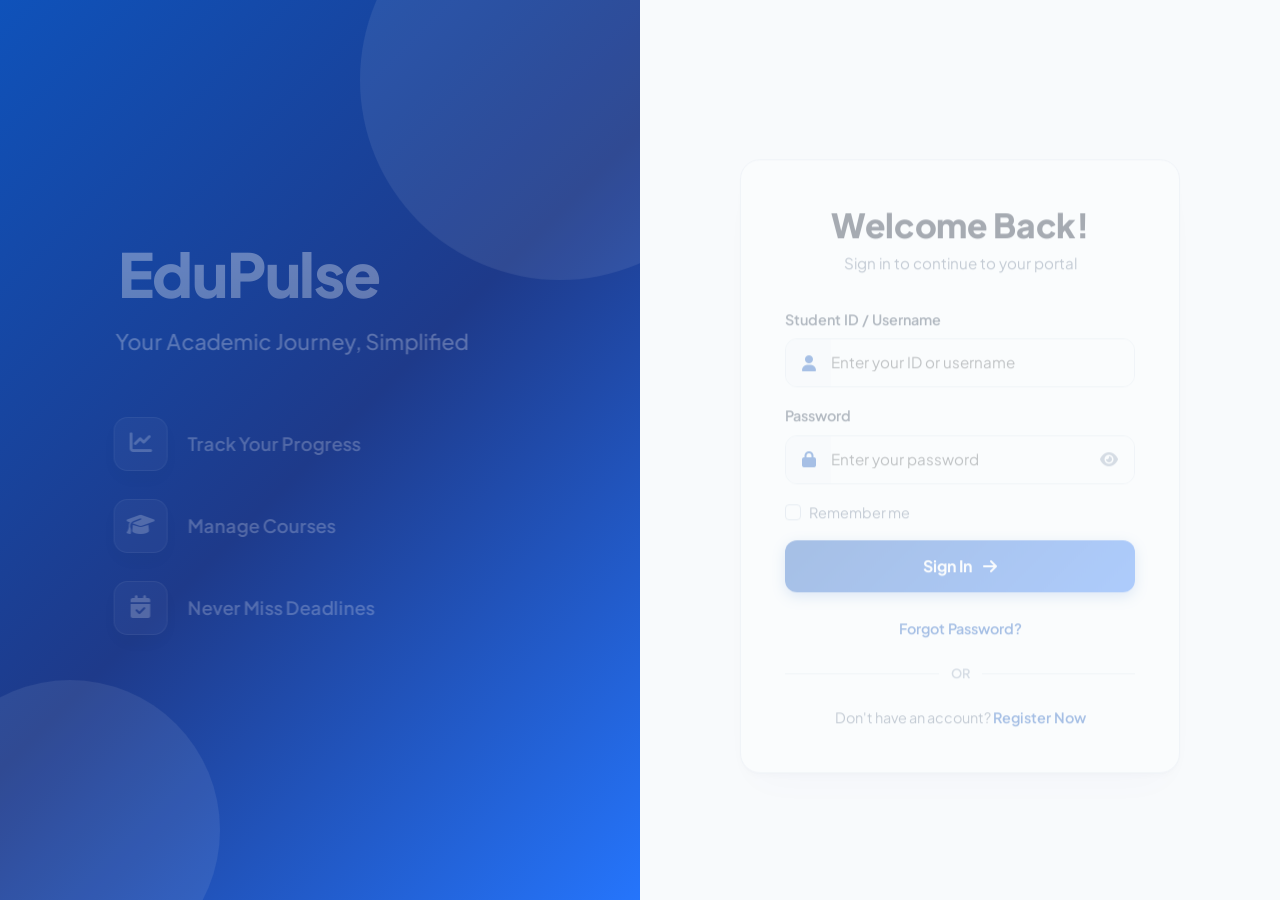
==== commit a41d9985: "Improve student and admin dashboard analytics" ====
--- a/assignments.html
+++ b/assignments.html
@@ -458,8 +458,6 @@
 
     <!-- Custom JS -->
     <script src="js/assignments.js"></script>
-    <!-- Custom JS -->
-    <script src="js/assignments.js"></script>
 
     <!-- Get Student Name -->
     <script>
--- a/css/dashboard.css
+++ b/css/dashboard.css
@@ -1,4 +1,4 @@
-@import url('https://fonts.googleapis.com/css2?family=Poppins:wght@300;400;500;600;700&display=swap');
+@import url('https://fonts.googleapis.com/css2?family=Plus+Jakarta+Sans:wght@400;500;600;700;800&family=Poppins:wght@300;400;500;600;700&display=swap');
 
 * {
     margin: 0;
@@ -7,8 +7,9 @@
 }
 
 body {
-    font-family: 'Poppins', sans-serif;
-    background: #f5f7fa;
+    font-family: 'Plus Jakarta Sans', 'Poppins', sans-serif;
+    background: #F8FAFC;
+    color: #1E293B;
     overflow-x: hidden;
 }
 
@@ -19,76 +20,102 @@
     top: 0;
     height: 100vh;
     width: 260px;
-    background: linear-gradient(135deg, #0F52BA 0%, #2575FC 50%, #4AB7E0 100%);
-    padding: 20px;
-    transition: all 0.3s ease;
+    background: linear-gradient(135deg, #0F52BA 0%, #1E3A8A 60%, #2575FC 100%);
+    padding: 24px 18px;
+    transition: all 0.3s cubic-bezier(0.4, 0, 0.2, 1);
     z-index: 1000;
+    box-shadow: 4px 0 20px rgba(15, 82, 186, 0.15);
 }
 
 .sidebar .logo {
     color: white;
-    padding: 10px 0;
-    margin-bottom: 30px;
-    border-bottom: 1px solid rgba(255, 255, 255, 0.2);
+    padding: 8px 12px 20px 12px;
+    margin-bottom: 24px;
+    border-bottom: 1px solid rgba(255, 255, 255, 0.15);
 }
 
 .sidebar .logo h3 {
-    font-size: 1.5rem;
-    font-weight: 600;
+    font-size: 1.45rem;
+    font-weight: 700;
+    letter-spacing: -0.02em;
+    margin: 0;
+    display: flex;
+    align-items: center;
 }
 
 .nav-menu {
     list-style: none;
     padding: 0;
+    margin: 0;
 }
 
 .nav-menu li {
-    margin-bottom: 5px;
+    margin-bottom: 6px;
 }
 
 .nav-menu a {
     display: flex;
     align-items: center;
-    padding: 12px 15px;
+    padding: 12px 16px;
     color: rgba(255, 255, 255, 0.85);
     text-decoration: none;
-    border-radius: 10px;
-    transition: all 0.3s ease;
+    border-radius: 12px;
+    font-weight: 500;
+    font-size: 0.95rem;
+    transition: all 0.25s ease;
 }
 
 .nav-menu a i {
-    font-size: 1.2rem;
-    margin-right: 12px;
-    width: 25px;
-}
-
-.nav-menu a:hover,
+    font-size: 1.15rem;
+    margin-right: 14px;
+    width: 22px;
+    text-align: center;
+    transition: transform 0.25s ease;
+}
+
+.nav-menu a:hover {
+    background: rgba(255, 255, 255, 0.15);
+    color: #FFFFFF;
+    transform: translateX(4px);
+}
+
 .nav-menu li.active a {
-    background: rgba(255, 255, 255, 0.2);
-    color: white;
-    transform: translateX(5px);
+    background: rgba(255, 255, 255, 0.22);
+    color: #FFFFFF;
+    font-weight: 600;
+    box-shadow: 0 4px 12px rgba(0, 0, 0, 0.1);
+    border-left: 4px solid #FFFFFF;
+}
+
+.nav-menu li.active a i {
+    transform: scale(1.1);
 }
 
 .sidebar-footer {
     position: absolute;
-    bottom: 20px;
-    width: calc(100% - 40px);
+    bottom: 24px;
+    width: calc(100% - 36px);
 }
 
 .logout-btn {
     display: flex;
     align-items: center;
-    padding: 12px 15px;
-    color: rgba(255, 255, 255, 0.85);
+    padding: 12px 16px;
+    color: rgba(255, 255, 255, 0.9);
     text-decoration: none;
-    border-radius: 10px;
-    border: 1px solid rgba(255, 255, 255, 0.3);
-    transition: all 0.3s ease;
+    border-radius: 12px;
+    background: rgba(255, 255, 255, 0.1);
+    border: 1px solid rgba(255, 255, 255, 0.2);
+    font-weight: 500;
+    font-size: 0.95rem;
+    transition: all 0.25s ease;
 }
 
 .logout-btn:hover {
-    background: rgba(255, 255, 255, 0.2);
-    color: white;
+    background: rgba(239, 68, 68, 0.25);
+    border-color: rgba(239, 68, 68, 0.4);
+    color: #FFFFFF;
+    transform: translateY(-2px);
 }
 
 .logout-btn i {
@@ -100,47 +127,61 @@
     margin-left: 260px;
     min-height: 100vh;
     transition: all 0.3s ease;
-    background: #F5F7FA;
+    background: #F8FAFC;
 }
 
 /* Top Navigation */
 .top-nav {
     background: #FFFFFF;
-    padding: 15px 30px;
+    padding: 16px 32px;
     display: flex;
     justify-content: space-between;
     align-items: center;
-    box-shadow: 0 2px 10px rgba(0, 0, 0, 0.05);
+    box-shadow: 0 1px 3px rgba(0, 0, 0, 0.04), 0 4px 12px rgba(0, 0, 0, 0.02);
     position: sticky;
     top: 0;
     z-index: 100;
+    border-bottom: 1px solid #E2E8F0;
 }
 
 .nav-left {
     display: flex;
     align-items: center;
-    gap: 20px;
+    gap: 18px;
 }
 
 .toggle-btn {
-    background: none;
-    border: none;
-    font-size: 1.5rem;
-    color: #333;
+    background: #F1F5F9;
+    border: 1px solid #E2E8F0;
+    border-radius: 8px;
+    width: 38px;
+    height: 38px;
+    display: none;
+    align-items: center;
+    justify-content: center;
+    font-size: 1.1rem;
+    color: #334155;
     cursor: pointer;
-    display: none;
+    transition: all 0.2s ease;
+}
+
+.toggle-btn:hover {
+    background: #E2E8F0;
+    color: #0F52BA;
 }
 
 .page-title {
     margin: 0;
-    color: #333;
-    font-weight: 600;
+    color: #0F172A;
+    font-weight: 700;
+    font-size: 1.35rem;
+    letter-spacing: -0.01em;
 }
 
 .nav-right {
     display: flex;
     align-items: center;
-    gap: 25px;
+    gap: 24px;
 }
 
 .search-box {
@@ -151,181 +192,313 @@
 
 .search-box i {
     position: absolute;
-    left: 12px;
-    color: #999;
+    left: 14px;
+    color: #94A3B8;
+    font-size: 0.9rem;
 }
 
 .search-box input {
-    padding: 8px 12px 8px 35px;
-    border: 1px solid #e0e0e0;
-    border-radius: 8px;
-    width: 250px;
+    padding: 9px 16px 9px 38px;
+    border: 1px solid #E2E8F0;
+    border-radius: 10px;
+    width: 260px;
     font-size: 0.9rem;
+    background: #F8FAFC;
+    transition: all 0.2s ease;
 }
 
 .search-box input:focus {
     outline: none;
+    background: #FFFFFF;
     border-color: #0F52BA;
+    box-shadow: 0 0 0 3px rgba(15, 82, 186, 0.12);
 }
 
 .notification {
     position: relative;
-    font-size: 1.3rem;
-    color: #666;
+    font-size: 1.25rem;
+    color: #64748B;
     cursor: pointer;
+    width: 40px;
+    height: 40px;
+    display: flex;
+    align-items: center;
+    justify-content: center;
+    border-radius: 10px;
+    background: #F8FAFC;
+    border: 1px solid #E2E8F0;
+    transition: all 0.2s ease;
+}
+
+.notification:hover {
+    color: #0F52BA;
+    background: #F1F5F9;
 }
 
 .notification .badge {
     position: absolute;
-    top: -5px;
-    right: -8px;
-    background: #ff4757;
+    top: -4px;
+    right: -4px;
+    background: #EF4444;
     color: white;
     font-size: 0.65rem;
-    padding: 2px 5px;
+    font-weight: 700;
+    padding: 3px 6px;
     border-radius: 10px;
+    border: 2px solid #FFFFFF;
 }
 
 .profile-dropdown {
     display: flex;
     align-items: center;
-    gap: 10px;
+    gap: 12px;
     cursor: pointer;
+    padding: 4px 8px;
+    border-radius: 10px;
+    transition: background 0.2s ease;
+}
+
+.profile-dropdown:hover {
+    background: #F1F5F9;
 }
 
 .profile-dropdown img {
     width: 40px;
     height: 40px;
     border-radius: 50%;
+    object-fit: cover;
+    border: 2px solid #E2E8F0;
+}
+
+.profile-dropdown span {
+    font-weight: 600;
+    color: #1E293B;
+    font-size: 0.95rem;
 }
 
 /* Dashboard Container */
 .dashboard-container {
-    padding: 30px;
-}
-
-/* Welcome Section */
+    padding: 32px;
+}
+
+/* Section 2: Welcome Section Banner */
 .welcome-section {
-    background: linear-gradient(135deg, #0F52BA 0%, #2575FC 50%, #4AB7E0 100%);
-    padding: 30px;
-    border-radius: 15px;
+    background: linear-gradient(135deg, #0F52BA 0%, #1E3A8A 50%, #2575FC 100%);
+    padding: 28px 32px;
+    border-radius: 16px;
     color: white;
-    margin-bottom: 30px;
     display: flex;
     justify-content: space-between;
     align-items: center;
+    box-shadow: 0 10px 25px rgba(15, 82, 186, 0.18);
+    position: relative;
+    overflow: hidden;
+}
+
+.welcome-section::after {
+    content: '';
+    position: absolute;
+    right: -40px;
+    bottom: -40px;
+    width: 220px;
+    height: 220px;
+    background: rgba(255, 255, 255, 0.08);
+    border-radius: 50%;
+    pointer-events: none;
 }
 
 .welcome-section h2 {
-    font-size: 1.8rem;
-    margin-bottom: 5px;
+    font-size: 1.75rem;
+    font-weight: 700;
+    margin-bottom: 4px;
+    letter-spacing: -0.01em;
 }
 
 .welcome-section p {
     opacity: 0.9;
     margin: 0;
+    font-size: 0.92rem;
 }
 
 .welcome-stats {
     display: flex;
-    gap: 30px;
+    gap: 20px;
+    z-index: 1;
 }
 
 .stat-item {
     display: flex;
     flex-direction: column;
     align-items: flex-end;
+    background: rgba(255, 255, 255, 0.12);
+    backdrop-filter: blur(8px);
+    padding: 8px 16px;
+    border-radius: 12px;
+    border: 1px solid rgba(255, 255, 255, 0.2);
 }
 
 .stat-label {
-    font-size: 0.85rem;
-    opacity: 0.8;
+    font-size: 0.78rem;
+    opacity: 0.85;
+    text-transform: uppercase;
+    letter-spacing: 0.05em;
+    font-weight: 600;
 }
 
 .stat-value {
-    font-size: 1.5rem;
-    font-weight: 600;
-}
-
-/* Stat Cards */
-.stat-card {
-    background: white;
-    padding: 25px;
-    border-radius: 15px;
+    font-size: 1.25rem;
+    font-weight: 700;
+}
+
+/* Section 3: Key Academic Statistics Cards */
+.stat-card,
+.course-stat-card,
+.grade-stat-card {
+    background: #FFFFFF;
+    padding: 24px;
+    border-radius: 16px;
     display: flex;
     align-items: center;
     gap: 20px;
-    box-shadow: 0 5px 15px rgba(0, 0, 0, 0.08);
-    transition: transform 0.3s ease, box-shadow 0.3s ease;
-}
-
-.stat-card:hover {
-    transform: translateY(-5px);
-    box-shadow: 0 8px 20px rgba(0, 0, 0, 0.12);
+    box-shadow: 0 1px 3px rgba(0, 0, 0, 0.04), 0 4px 12px rgba(0, 0, 0, 0.03);
+    border: 1px solid #E2E8F0;
+    transition: transform 0.25s ease, box-shadow 0.25s ease, border-color 0.25s ease;
+}
+
+.stat-card:hover,
+.course-stat-card:hover,
+.grade-stat-card:hover {
+    transform: translateY(-4px);
+    box-shadow: 0 12px 24px rgba(15, 82, 186, 0.1);
+    border-color: #CBD5E1;
 }
 
 .stat-icon {
-    width: 60px;
-    height: 60px;
-    border-radius: 12px;
+    width: 56px;
+    height: 56px;
+    border-radius: 14px;
     display: flex;
     align-items: center;
     justify-content: center;
-    font-size: 1.8rem;
+    font-size: 1.6rem;
     color: white;
-}
-
-.stat-card.purple .stat-icon {
-    background: linear-gradient(135deg, #0F52BA 0%, #2575FC 100%);
-}
-
-.stat-card.blue .stat-icon {
-    background: linear-gradient(135deg, #0072CE 0%, #4AB7E0 100%);
-}
-
-.stat-card.green .stat-icon {
-    background: linear-gradient(135deg, #10B981 0%, #34D399 100%);
-}
-
-.stat-card.orange .stat-icon {
-    background: linear-gradient(135deg, #F59E0B 0%, #FBBF24 100%);
-}
-
-.stat-details h3 {
-    font-size: 2rem;
+    flex-shrink: 0;
+}
+
+/* Accent Colors */
+.stat-card.purple .stat-icon,
+.stat-card.academic .stat-icon {
+    background: linear-gradient(135deg, #6366F1 0%, #7C3AED 100%);
+    box-shadow: 0 6px 14px rgba(99, 102, 241, 0.3);
+}
+
+.stat-card.blue .stat-icon,
+.stat-card.attendance .stat-icon,
+.stat-icon.green {
+    background: linear-gradient(135deg, #10B981 0%, #0D9488 100%);
+    box-shadow: 0 6px 14px rgba(16, 185, 129, 0.3);
+}
+
+.stat-card.green .stat-icon,
+.stat-card.courses .stat-icon,
+.stat-icon.blue {
+    background: linear-gradient(135deg, #0284C7 0%, #2575FC 100%);
+    box-shadow: 0 6px 14px rgba(2, 132, 199, 0.3);
+}
+
+.stat-card.orange .stat-icon,
+.stat-card.tasks .stat-icon,
+.stat-icon.orange {
+    background: linear-gradient(135deg, #F59E0B 0%, #D97706 100%);
+    box-shadow: 0 6px 14px rgba(245, 158, 11, 0.3);
+}
+
+.stat-details h3,
+.stat-info h3 {
+    font-size: 1.85rem;
+    font-weight: 800;
+    margin: 0 0 2px 0;
+    color: #0F172A;
+    line-height: 1.1;
+}
+
+.stat-details p,
+.stat-info p {
+    margin: 0;
+    color: #64748B;
+    font-size: 0.88rem;
+    font-weight: 500;
+}
+
+/* Section 4: Academic Performance & Academic Summary Panel */
+.academic-summary-panel {
+    background: #F8FAFC;
+    border-color: #E2E8F0 !important;
+}
+
+.summary-row {
+    border-color: #E2E8F0 !important;
+    transition: background 0.2s ease;
+}
+
+.summary-row:hover {
+    background: #F1F5F9 !important;
+}
+
+.text-purple {
+    color: #7C3AED !important;
+}
+
+/* Section 5: Grade Overview */
+.badge-dot {
+    width: 8px;
+    height: 8px;
+    border-radius: 50%;
+    display: inline-block;
+}
+
+.grade-legend-list {
+    margin-top: 4px;
+}
+
+/* Section 6: Attendance Overview */
+.attendance-hero-box {
+    background: #F8FAFC;
+    border-color: #E2E8F0 !important;
+}
+
+.attendance-threshold-info {
+    border-color: #E2E8F0 !important;
+}
+
+/* Section 7: Card Base Styles */
+.card {
+    background: #FFFFFF;
+    border-radius: 16px;
+    box-shadow: 0 1px 3px rgba(0, 0, 0, 0.04), 0 4px 12px rgba(0, 0, 0, 0.03);
+    border: 1px solid #E2E8F0;
+    transition: box-shadow 0.25s ease, border-color 0.25s ease;
+}
+
+.card:hover {
+    box-shadow: 0 8px 20px rgba(0, 0, 0, 0.06);
+}
+
+.card-header {
+    background: transparent;
+    border-bottom: 1px solid #F1F5F9;
+    padding: 20px 24px;
+}
+
+.card-header h5 {
+    margin: 0;
+    color: #0F172A;
     font-weight: 700;
-    margin: 0;
-    color: #333;
-}
-
-.stat-details p {
-    margin: 0;
-    color: #666;
-    font-size: 0.9rem;
-}
-
-/* Card Styles */
-.card {
-    background: white;
-    border-radius: 15px;
-    box-shadow: 0 5px 15px rgba(0, 0, 0, 0.08);
-    border: none;
-}
-
-.card-header {
-    background: none;
-    border-bottom: 1px solid #f0f0f0;
-    padding: 20px 25px;
-}
-
-.card-header h5 {
-    margin: 0;
-    color: #333;
-    font-weight: 600;
+    font-size: 1.05rem;
 }
 
 .card-body {
-    padding: 25px;
+    padding: 24px;
 }
 
 /* Deadline Items */
@@ -333,11 +506,17 @@
     display: flex;
     justify-content: space-between;
     align-items: center;
-    padding: 15px;
-    border-left: 3px solid #0F52BA;
-    background: #f8f9fa;
-    border-radius: 8px;
-    margin-bottom: 15px;
+    padding: 16px;
+    border-left: 4px solid #0F52BA;
+    background: #F8FAFC;
+    border-radius: 12px;
+    margin-bottom: 14px;
+    transition: transform 0.2s ease, background 0.2s ease;
+}
+
+.deadline-item:hover {
+    background: #F1F5F9;
+    transform: translateX(3px);
 }
 
 .deadline-item:last-child {
@@ -345,19 +524,21 @@
 }
 
 .deadline-info h6 {
-    margin: 0 0 5px 0;
-    color: #333;
+    margin: 0 0 4px 0;
+    color: #1E293B;
     font-weight: 600;
+    font-size: 0.95rem;
 }
 
 .deadline-info p {
     margin: 0;
-    color: #666;
+    color: #64748B;
     font-size: 0.85rem;
 }
 
 .deadline-info i {
-    margin-right: 5px;
+    margin-right: 6px;
+    color: #94A3B8;
 }
 
 /* Grade Items */
@@ -365,10 +546,17 @@
     display: flex;
     justify-content: space-between;
     align-items: center;
-    padding: 15px;
-    background: #f8f9fa;
-    border-radius: 8px;
-    margin-bottom: 15px;
+    padding: 16px;
+    background: #F8FAFC;
+    border-radius: 12px;
+    margin-bottom: 14px;
+    border: 1px solid #F1F5F9;
+    transition: transform 0.2s ease, background 0.2s ease;
+}
+
+.grade-item:hover {
+    background: #F1F5F9;
+    transform: translateX(3px);
 }
 
 .grade-item:last-child {
@@ -376,40 +564,104 @@
 }
 
 .subject-info h6 {
-    margin: 0 0 5px 0;
-    color: #333;
+    margin: 0 0 4px 0;
+    color: #1E293B;
     font-weight: 600;
+    font-size: 0.95rem;
 }
 
 .subject-info p {
     margin: 0;
-    color: #666;
+    color: #64748B;
     font-size: 0.85rem;
 }
 
 .grade-badge {
-    padding: 8px 20px;
-    border-radius: 8px;
-    font-weight: 600;
-    font-size: 1.1rem;
+    padding: 6px 16px;
+    border-radius: 10px;
+    font-weight: 700;
+    font-size: 0.95rem;
 }
 
 .grade-badge.excellent {
-    background: #d4edda;
-    color: #155724;
+    background: #ECFDF5;
+    color: #059669;
+    border: 1px solid #A7F3D0;
 }
 
 .grade-badge.good {
-    background: #d1ecf1;
-    color: #0c5460;
+    background: #EFF6FF;
+    color: #2563EB;
+    border: 1px solid #BFDBFE;
 }
 
 .grade-badge.average {
-    background: #fff3cd;
-    color: #856404;
-}
-
-/* Responsive */
+    background: #FEF3C7;
+    color: #D97706;
+    border: 1px solid #FDE68A;
+}
+
+/* Custom Helper Color & Border Classes */
+.bg-indigo { background-color: #4F46E5 !important; }
+.text-indigo { color: #4F46E5 !important; }
+.bg-indigo-subtle { background-color: #EEF2FF !important; }
+.border-indigo-subtle { border-color: #C7D2FE !important; }
+
+.bg-cyan { background-color: #0284C7 !important; }
+.text-cyan { color: #0284C7 !important; }
+.bg-cyan-subtle { background-color: #E0F2FE !important; }
+.border-cyan-subtle { border-color: #BAE6FD !important; }
+
+.bg-blue { background-color: #2563EB !important; }
+.text-blue { color: #2563EB !important; }
+.bg-blue-subtle { background-color: #EFF6FF !important; }
+.border-blue-subtle { border-color: #BFDBFE !important; }
+
+.bg-amber { background-color: #D97706 !important; }
+.text-amber { color: #D97706 !important; }
+.bg-amber-subtle { background-color: #FEF3C7 !important; }
+.border-amber-subtle { border-color: #FDE68A !important; }
+
+.border-sm {
+    border: 1px solid #E2E8F0 !important;
+}
+
+/* Grade Badges Custom High Contrast */
+.grade-badge-custom {
+    font-size: 0.95rem;
+    font-weight: 800 !important;
+    padding: 6px 14px;
+    border-radius: 10px;
+    letter-spacing: 0.03em;
+    display: inline-flex;
+    align-items: center;
+    justify-content: center;
+    min-width: 44px;
+    text-align: center;
+    box-shadow: 0 2px 6px rgba(0, 0, 0, 0.1);
+}
+
+.grade-badge-custom.badge-a-plus {
+    background-color: #4F46E5 !important;
+    color: #FFFFFF !important;
+}
+
+.grade-badge-custom.badge-a {
+    background-color: #0284C7 !important;
+    color: #FFFFFF !important;
+}
+
+.grade-badge-custom.badge-b-plus {
+    background-color: #2563EB !important;
+    color: #FFFFFF !important;
+}
+
+.grade-badge-custom.badge-b {
+    background-color: #D97706 !important;
+    color: #FFFFFF !important;
+}
+
+/* Responsive Styles */
 @media (max-width: 991px) {
     .sidebar {
         left: -260px;
@@ -417,6 +669,7 @@
     
     .sidebar.active {
         left: 0;
+        box-shadow: 10px 0 30px rgba(0, 0, 0, 0.2);
     }
     
     .main-content {
@@ -424,7 +677,7 @@
     }
     
     .toggle-btn {
-        display: block;
+        display: flex;
     }
     
     .welcome-section {
@@ -432,6 +685,15 @@
         align-items: flex-start;
         gap: 20px;
     }
+    
+    .welcome-stats {
+        width: 100%;
+        justify-content: flex-start;
+    }
+    
+    .stat-item {
+        align-items: flex-start;
+    }
 }
 
 @media (max-width: 768px) {
@@ -440,10 +702,14 @@
     }
     
     .nav-right {
-        gap: 15px;
+        gap: 14px;
     }
     
     .dashboard-container {
-        padding: 15px;
+        padding: 18px;
+    }
+    
+    .top-nav {
+        padding: 12px 18px;
     }
 }
--- a/css/assignments.css
+++ b/css/assignments.css
@@ -1,76 +1,85 @@
-/* Assignment Stat Cards */
+/* Assignment Styles - EduPulse Design System */
 .assignment-stat-card {
-    background: white;
-    padding: 20px;
-    border-radius: 12px;
+    background: #FFFFFF;
+    padding: 22px;
+    border-radius: 16px;
     display: flex;
     align-items: center;
-    gap: 15px;
-    box-shadow: 0 3px 10px rgba(0, 0, 0, 0.08);
-    transition: transform 0.3s ease, box-shadow 0.3s ease;
+    gap: 18px;
+    box-shadow: 0 1px 3px rgba(0, 0, 0, 0.04), 0 4px 12px rgba(0, 0, 0, 0.03);
+    border: 1px solid #E2E8F0;
+    transition: transform 0.25s ease, box-shadow 0.25s ease, border-color 0.25s ease;
 }
 
 .assignment-stat-card:hover {
-    transform: translateY(-3px);
-    box-shadow: 0 5px 15px rgba(0, 0, 0, 0.12);
+    transform: translateY(-4px);
+    box-shadow: 0 12px 24px rgba(15, 82, 186, 0.1);
+    border-color: #CBD5E1;
 }
 
 .assignment-stat-card .stat-icon {
-    width: 50px;
-    height: 50px;
-    border-radius: 10px;
+    width: 52px;
+    height: 52px;
+    border-radius: 14px;
     display: flex;
     align-items: center;
     justify-content: center;
     font-size: 1.5rem;
     color: white;
+    flex-shrink: 0;
 }
 
 .assignment-stat-card.red .stat-icon {
-    background: linear-gradient(135deg, #ff6b6b 0%, #ee5a6f 100%);
+    background: linear-gradient(135deg, #EF4444 0%, #DC2626 100%);
+    box-shadow: 0 6px 14px rgba(239, 68, 68, 0.3);
 }
 
 .assignment-stat-card.blue .stat-icon {
-    background: linear-gradient(135deg, #0F52BA 0%, #2575FC 100%);
+    background: linear-gradient(135deg, #0284C7 0%, #2575FC 100%);
+    box-shadow: 0 6px 14px rgba(2, 132, 199, 0.3);
 }
 
 .assignment-stat-card.green .stat-icon {
-    background: linear-gradient(135deg, #0F52BA 0%, #4AB7E0 100%);
+    background: linear-gradient(135deg, #10B981 0%, #0D9488 100%);
+    box-shadow: 0 6px 14px rgba(16, 185, 129, 0.3);
 }
 
 .assignment-stat-card.purple .stat-icon {
-    background: linear-gradient(135deg, #0F52BA 0%, #3B82F6 100%);
+    background: linear-gradient(135deg, #6366F1 0%, #7C3AED 100%);
+    box-shadow: 0 6px 14px rgba(99, 102, 241, 0.3);
 }
 
 .assignment-stat-card .stat-info h3 {
     font-size: 1.8rem;
-    font-weight: 700;
+    font-weight: 800;
     margin: 0;
-    color: #333;
+    color: #0F172A;
 }
 
 .assignment-stat-card .stat-info p {
     margin: 0;
-    color: #666;
-    font-size: 0.85rem;
+    color: #64748B;
+    font-size: 0.88rem;
+    font-weight: 500;
 }
 
 /* Assignment Tabs */
 .assignment-tabs {
-    border-bottom: 2px solid #f0f0f0;
+    border-bottom: 2px solid #E2E8F0;
 }
 
 .assignment-tabs .nav-link {
-    color: #666;
+    color: #64748B;
     border: none;
-    padding: 15px 25px;
-    font-weight: 500;
-    transition: all 0.3s ease;
+    padding: 14px 24px;
+    font-weight: 600;
+    font-size: 0.95rem;
+    transition: all 0.2s ease;
 }
 
 .assignment-tabs .nav-link:hover {
     color: #0F52BA;
-    background: #F5F7FA;
+    background: #F8FAFC;
 }
 
 .assignment-tabs .nav-link.active {
@@ -81,25 +90,26 @@
 
 /* Assignment Cards */
 .assignment-card {
-    background: white;
-    border-radius: 15px;
+    background: #FFFFFF;
+    border-radius: 16px;
     overflow: hidden;
-    box-shadow: 0 5px 15px rgba(0, 0, 0, 0.08);
-    transition: transform 0.3s ease, box-shadow 0.3s ease;
+    box-shadow: 0 1px 3px rgba(0, 0, 0, 0.04), 0 4px 12px rgba(0, 0, 0, 0.03);
+    border: 1px solid #E2E8F0;
     border-left: 4px solid transparent;
+    transition: transform 0.25s ease, box-shadow 0.25s ease;
 }
 
 .assignment-card:hover {
-    transform: translateY(-5px);
-    box-shadow: 0 8px 25px rgba(0, 0, 0, 0.15);
+    transform: translateY(-4px);
+    box-shadow: 0 12px 28px rgba(15, 82, 186, 0.12);
 }
 
 .assignment-card.urgent {
-    border-left-color: #ff6b6b;
+    border-left-color: #EF4444;
 }
 
 .assignment-card.high {
-    border-left-color: #fa709a;
+    border-left-color: #F59E0B;
 }
 
 .assignment-card.medium {
@@ -107,70 +117,76 @@
 }
 
 .assignment-card.low {
-    border-left-color: #4AB7E0;
+    border-left-color: #10B981;
 }
 
 .assignment-card.completed {
-    border-left-color: #4AB7E0;
-    opacity: 0.9;
+    border-left-color: #0D9488;
+    opacity: 0.95;
 }
 
 .assignment-header {
     padding: 20px;
-    background: linear-gradient(135deg, #F5F7FA 0%, #E4E8F0 100%);
+    background: #F8FAFC;
     display: flex;
     justify-content: space-between;
     align-items: flex-start;
-    gap: 15px;
-    border-bottom: 1px solid #e0e0e0;
+    gap: 16px;
+    border-bottom: 1px solid #E2E8F0;
 }
 
 .assignment-title-section h5 {
-    margin: 0 0 5px 0;
-    font-size: 1.1rem;
-    font-weight: 600;
-    color: #333;
+    margin: 0 0 4px 0;
+    font-size: 1.05rem;
+    font-weight: 700;
+    color: #0F172A;
 }
 
 .course-name {
     margin: 0;
     font-size: 0.85rem;
-    color: #666;
+    color: #64748B;
+    font-weight: 500;
 }
 
 /* Priority Badges */
 .priority-badge {
-    padding: 6px 12px;
+    padding: 5px 12px;
     border-radius: 20px;
-    font-size: 0.75rem;
-    font-weight: 600;
+    font-size: 0.78rem;
+    font-weight: 700;
     text-transform: uppercase;
     white-space: nowrap;
 }
 
 .priority-badge.urgent {
-    background: #fee;
-    color: #d32f2f;
+    background: #FEF2F2;
+    color: #DC2626;
+    border: 1px solid #FCA5A5;
 }
 
 .priority-badge.high {
-    background: #fff3e0;
-    color: #f57c00;
+    background: #FEF3C7;
+    color: #D97706;
+    border: 1px solid #FDE68A;
 }
 
 .priority-badge.medium {
-    background: #e3f2fd;
-    color: #1976d2;
+    background: #EFF6FF;
+    color: #2563EB;
+    border: 1px solid #BFDBFE;
 }
 
 .priority-badge.low {
-    background: #e8f5e9;
-    color: #388e3c;
+    background: #ECFDF5;
+    color: #059669;
+    border: 1px solid #A7F3D0;
 }
 
 .priority-badge.completed {
-    background: #e0f7fa;
-    color: #00796b;
+    background: #F0FDF4;
+    color: #16A34A;
+    border: 1px solid #BBF7D0;
 }
 
 /* Assignment Body */
@@ -179,18 +195,18 @@
 }
 
 .description {
-    color: #555;
+    color: #475569;
     font-size: 0.9rem;
     line-height: 1.6;
-    margin-bottom: 15px;
+    margin-bottom: 16px;
 }
 
 /* Progress Section */
 .progress-section {
-    margin-bottom: 15px;
-    padding: 12px;
-    background: #F5F7FA;
-    border-radius: 8px;
+    margin-bottom: 16px;
+    padding: 14px;
+    background: #F8FAFC;
+    border-radius: 10px;
 }
 
 .progress-header {
@@ -198,174 +214,6 @@
     justify-content: space-between;
     margin-bottom: 8px;
     font-size: 0.85rem;
+    color: #64748B;
     font-weight: 600;
-    color: #333;
-}
-
-.progress {
-    height: 8px;
-    border-radius: 10px;
-    background: #e0e0e0;
-}
-
-.progress-bar {
-    border-radius: 10px;
-    background-color: #0F52BA !important;
-}
-
-/* Assignment Meta */
-.assignment-meta {
-    display: flex;
-    flex-wrap: wrap;
-    gap: 15px;
-    margin-bottom: 15px;
-}
-
-.meta-item {
-    display: flex;
-    align-items: center;
-    gap: 6px;
-    font-size: 0.85rem;
-    color: #666;
-}
-
-.meta-item i {
-    color: #0F52BA;
-}
-
-.time-left {
-    padding: 3px 8px;
-    border-radius: 10px;
-    font-weight: 600;
-}
-
-.time-left.urgent {
-    background: #fee;
-    color: #d32f2f;
-}
-
-.time-left.high {
-    background: #fff3e0;
-    color: #f57c00;
-}
-
-.time-left.medium {
-    background: #e3f2fd;
-    color: #1976d2;
-}
-
-.time-left.low {
-    background: #e8f5e9;
-    color: #388e3c;
-}
-
-.grade-badge {
-    padding: 3px 8px;
-    background: #e0f7fa;
-    color: #00796b;
-    border-radius: 10px;
-    font-weight: 600;
-}
-
-/* Assignment Footer */
-.assignment-footer {
-    display: flex;
-    gap: 10px;
-}
-
-.assignment-footer .btn {
-    flex: 1;
-    border-radius: 8px;
-    font-size: 0.85rem;
-    padding: 8px 12px;
-    transition: all 0.3s ease;
-}
-
-.assignment-footer .btn-outline-primary {
-    border-color: #0F52BA;
-    color: #0F52BA;
-}
-
-.assignment-footer .btn-outline-primary:hover {
-    background: #0F52BA;
-    color: white;
-}
-
-.assignment-footer .btn-outline-success {
-    border-color: #4AB7E0;
-    color: #4AB7E0;
-}
-
-.assignment-footer .btn-outline-success:hover {
-    background: #4AB7E0;
-    color: white;
-}
-
-.assignment-footer .btn-primary {
-    background: linear-gradient(135deg, #0F52BA 0%, #4AB7E0 100%);
-    border: none;
-}
-
-.assignment-footer .btn-primary:hover {
-    background: linear-gradient(135deg, #003B95 0%, #0F52BA 100%);
-    transform: translateY(-2px);
-}
-
-.assignment-footer .btn-warning {
-    background: linear-gradient(135deg, #fa709a 0%, #fee140 100%);
-    border: none;
-}
-
-.assignment-footer .btn-warning:hover {
-    background: linear-gradient(135deg, #fee140 0%, #fa709a 100%);
-    transform: translateY(-2px);
-}
-
-/* Hide/Show Assignments based on filter */
-.assignment-item {
-    display: block;
-    animation: fadeIn 0.5s ease;
-}
-
-.assignment-item.hidden {
-    display: none;
-}
-
-@keyframes fadeIn {
-    from {
-        opacity: 0;
-        transform: translateY(10px);
-    }
-    to {
-        opacity: 1;
-        transform: translateY(0);
-    }
-}
-
-/* Responsive */
-@media (max-width: 991px) {
-    .assignment-header {
-        flex-direction: column;
-        align-items: flex-start;
-    }
-    
-    .priority-badge {
-        align-self: flex-start;
-    }
-}
-
-@media (max-width: 576px) {
-    .assignment-tabs .nav-link {
-        padding: 12px 15px;
-        font-size: 0.85rem;
-    }
-    
-    .assignment-footer {
-        flex-direction: column;
-    }
-    
-    .assignment-meta {
-        flex-direction: column;
-        gap: 8px;
-    }
 }
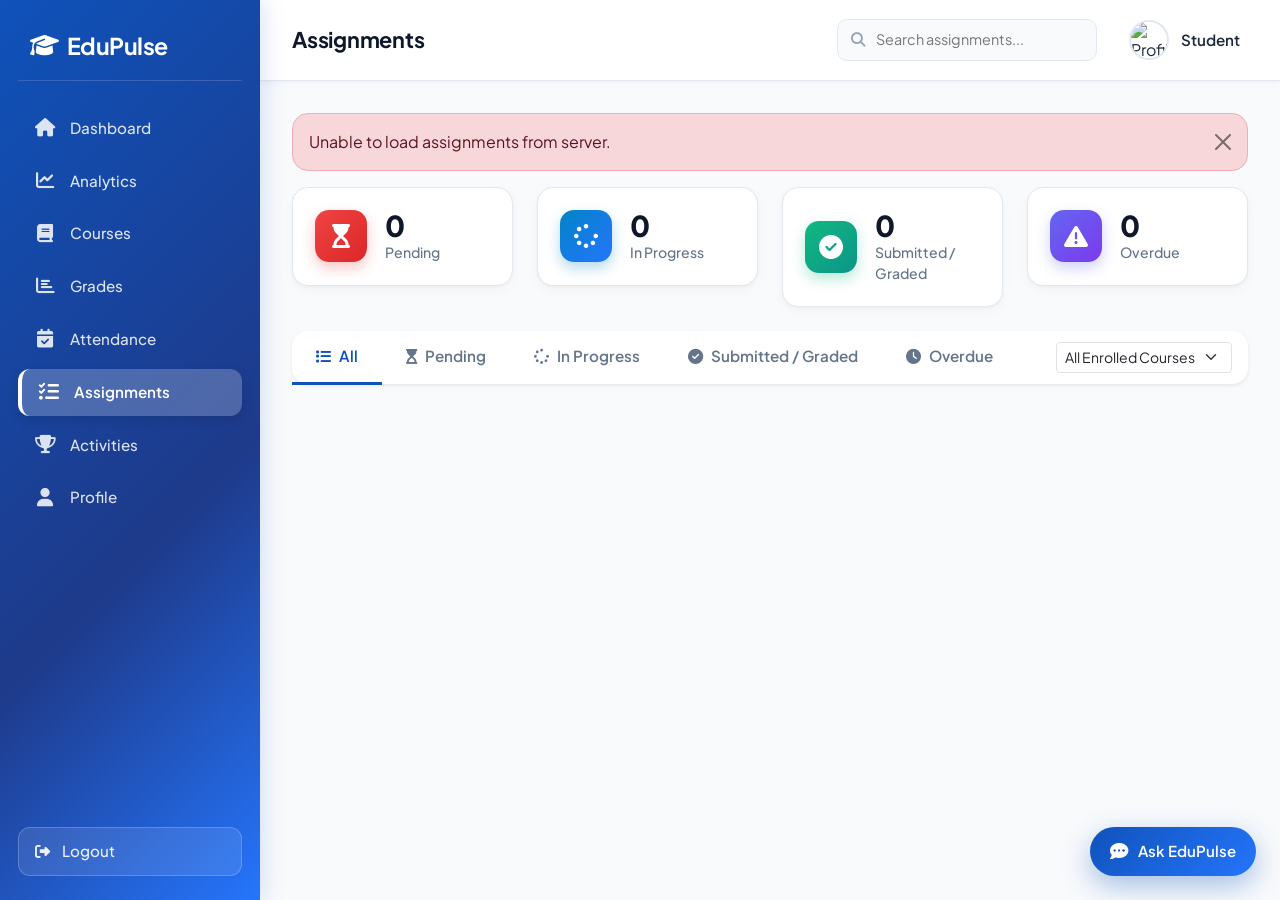
==== commit c90de596: "Complete EduPulse analytics, storage and Azure readiness" ====
--- a/assignments.html
+++ b/assignments.html
@@ -15,6 +15,7 @@
     <!-- Custom CSS -->
     <link rel="stylesheet" href="css/dashboard.css">
     <link rel="stylesheet" href="css/assignments.css">
+    <link rel="stylesheet" href="css/chatbot.css">
 </head>
 
 <body>
@@ -32,6 +33,12 @@
                 </a>
             </li>
             <li>
+                <a href="analytics.html">
+                    <i class="fas fa-chart-line"></i>
+                    <span>Analytics</span>
+                </a>
+            </li>
+            <li>
                 <a href="courses.html">
                     <i class="fas fa-book"></i>
                     <span>Courses</span>
@@ -70,7 +77,7 @@
         </ul>
 
         <div class="sidebar-footer">
-            <a href="index.html" class="logout-btn">
+            <a href="backend/api/logout.php" class="logout-btn">
                 <i class="fas fa-sign-out-alt"></i>
                 <span>Logout</span>
             </a>
@@ -82,7 +89,7 @@
         <!-- Top Navigation -->
         <nav class="top-nav">
             <div class="nav-left">
-                <button class="toggle-btn" id="toggleSidebar">
+                <button class="toggle-btn" id="toggleSidebar" aria-label="Toggle navigation">
                     <i class="fas fa-bars"></i>
                 </button>
                 <h4 class="page-title">Assignments</h4>
@@ -90,415 +97,223 @@
             <div class="nav-right">
                 <div class="search-box">
                     <i class="fas fa-search"></i>
-                    <input type="text" placeholder="Search assignments..." id="searchAssignment">
-                </div>
-                <div class="notification">
-                    <i class="fas fa-bell"></i>
-                    <span class="badge">3</span>
+                    <input type="text" placeholder="Search assignments..." id="searchAssignment" aria-label="Search assignments">
                 </div>
                 <div class="profile-dropdown">
-                    <img src="https://ui-avatars.com/api/?name=John+Doe&background=667eea&color=fff" alt="Profile">
-                    <span>John Doe</span>
+                    <img id="headerAvatar" src="https://ui-avatars.com/api/?name=Student&background=0F52BA&color=fff" alt="Profile">
+                    <span id="headerStudentName">Student</span>
                 </div>
             </div>
         </nav>
 
         <!-- Assignments Content -->
         <div class="dashboard-container">
+            <div id="assignmentAlertArea" class="mb-3 d-none"></div>
+
             <!-- Stats Cards -->
             <div class="row g-4 mb-4">
-                <div class="col-md-3">
+                <div class="col-12 col-sm-6 col-xl-3">
                     <div class="assignment-stat-card red">
                         <div class="stat-icon">
-                            <i class="fas fa-exclamation-circle"></i>
+                            <i class="fas fa-hourglass-start"></i>
                         </div>
                         <div class="stat-info">
-                            <h3>3</h3>
+                            <h3 id="statPending">0</h3>
                             <p>Pending</p>
                         </div>
                     </div>
                 </div>
-                <div class="col-md-3">
+                <div class="col-12 col-sm-6 col-xl-3">
                     <div class="assignment-stat-card blue">
                         <div class="stat-icon">
-                            <i class="fas fa-hourglass-half"></i>
+                            <i class="fas fa-spinner"></i>
                         </div>
                         <div class="stat-info">
-                            <h3>2</h3>
+                            <h3 id="statInProgress">0</h3>
                             <p>In Progress</p>
                         </div>
                     </div>
                 </div>
-                <div class="col-md-3">
+                <div class="col-12 col-sm-6 col-xl-3">
                     <div class="assignment-stat-card green">
                         <div class="stat-icon">
                             <i class="fas fa-check-circle"></i>
                         </div>
                         <div class="stat-info">
-                            <h3>12</h3>
-                            <p>Completed</p>
-                        </div>
-                    </div>
-                </div>
-                <div class="col-md-3">
+                            <h3 id="statCompleted">0</h3>
+                            <p>Submitted / Graded</p>
+                        </div>
+                    </div>
+                </div>
+                <div class="col-12 col-sm-6 col-xl-3">
                     <div class="assignment-stat-card purple">
                         <div class="stat-icon">
-                            <i class="fas fa-clock"></i>
+                            <i class="fas fa-exclamation-triangle"></i>
                         </div>
                         <div class="stat-info">
-                            <h3>5</h3>
-                            <p>Upcoming</p>
-                        </div>
-                    </div>
-                </div>
-            </div>
-
-            <!-- Filter Tabs -->
-            <div class="card mb-4">
-                <div class="card-body p-0">
-                    <ul class="nav nav-tabs assignment-tabs" id="assignmentTabs">
+                            <h3 id="statOverdue">0</h3>
+                            <p>Overdue</p>
+                        </div>
+                    </div>
+                </div>
+            </div>
+
+            <!-- Filter Tabs & Course Filter -->
+            <div class="card mb-4 border-0 shadow-sm rounded-4">
+                <div class="card-body p-0 d-flex justify-content-between align-items-center flex-wrap gap-2 pe-3">
+                    <ul class="nav nav-tabs assignment-tabs border-bottom-0" id="assignmentTabs">
                         <li class="nav-item">
                             <a class="nav-link active" data-filter="all" href="#all">
-                                <i class="fas fa-list me-2"></i>All Assignments
+                                <i class="fas fa-list me-2"></i>All
                             </a>
                         </li>
                         <li class="nav-item">
                             <a class="nav-link" data-filter="pending" href="#pending">
-                                <i class="fas fa-exclamation-circle me-2"></i>Pending
-                            </a>
-                        </li>
-                        <li class="nav-item">
-                            <a class="nav-link" data-filter="progress" href="#progress">
+                                <i class="fas fa-hourglass-start me-2"></i>Pending
+                            </a>
+                        </li>
+                        <li class="nav-item">
+                            <a class="nav-link" data-filter="in_progress" href="#in_progress">
                                 <i class="fas fa-spinner me-2"></i>In Progress
                             </a>
                         </li>
                         <li class="nav-item">
                             <a class="nav-link" data-filter="completed" href="#completed">
-                                <i class="fas fa-check-circle me-2"></i>Completed
+                                <i class="fas fa-check-circle me-2"></i>Submitted / Graded
+                            </a>
+                        </li>
+                        <li class="nav-item">
+                            <a class="nav-link" data-filter="overdue" href="#overdue">
+                                <i class="fas fa-clock me-2"></i>Overdue
                             </a>
                         </li>
                     </ul>
-                </div>
+                    <div class="py-2 ps-3">
+                        <select class="form-select form-select-sm" id="courseFilterSelect" aria-label="Filter by course">
+                            <option value="all">All Enrolled Courses</option>
+                        </select>
+                    </div>
+                </div>
+            </div>
+
+            <!-- Timeliness Summary Bar (shown only when assignments exist) -->
+            <div id="timelinessBanner" class="alert alert-light border rounded-4 mb-4 d-none"></div>
+
+            <!-- Loading State -->
+            <div id="assignmentsLoading" class="text-center py-5 text-muted">
+                <div class="spinner-border text-primary mb-2" role="status"></div>
+                <p class="mb-0">Loading your assignments...</p>
             </div>
 
             <!-- Assignments List -->
-            <div class="row g-4" id="assignmentsList">
-                <!-- Assignment 1 - Urgent -->
-                <div class="col-lg-6 assignment-item" data-status="pending">
-                    <div class="assignment-card urgent">
-                        <div class="assignment-header">
-                            <div class="assignment-title-section">
-                                <h5>Data Structures Project</h5>
-                                <p class="course-name"><i class="fas fa-book me-1"></i>Computer Networks - CS501</p>
+            <div class="row g-4" id="assignmentsList"></div>
+        </div>
+    </div>
+
+    <!-- Assignment Details Modal -->
+    <div class="modal fade" id="detailsModal" tabindex="-1" aria-hidden="true">
+        <div class="modal-dialog modal-lg modal-dialog-centered">
+            <div class="modal-content rounded-4 border-0 shadow">
+                <div class="modal-header border-bottom">
+                    <div>
+                        <h5 class="modal-title fw-bold" id="detailsTitle">Assignment Details</h5>
+                        <p class="text-muted small mb-0" id="detailsSubtitle"></p>
+                    </div>
+                    <button type="button" class="btn-close" data-bs-dismiss="modal" aria-label="Close"></button>
+                </div>
+                <div class="modal-body p-4" id="detailsBody"></div>
+                <div class="modal-footer border-top">
+                    <button type="button" class="btn btn-secondary" data-bs-dismiss="modal">Close</button>
+                </div>
+            </div>
+        </div>
+    </div>
+
+    <!-- Update Progress Modal -->
+    <div class="modal fade" id="progressModal" tabindex="-1" aria-hidden="true">
+        <div class="modal-dialog modal-dialog-centered">
+            <div class="modal-content rounded-4 border-0 shadow">
+                <div class="modal-header border-bottom">
+                    <h5 class="modal-title fw-bold">Update Assignment Progress</h5>
+                    <button type="button" class="btn-close" data-bs-dismiss="modal" aria-label="Close"></button>
+                </div>
+                <form id="progressForm">
+                    <div class="modal-body p-4">
+                        <input type="hidden" id="progressAssignmentId">
+                        <p class="fw-semibold text-dark mb-3" id="progressAssignmentTitle"></p>
+
+                        <div class="mb-3">
+                            <label for="progressPctRange" class="form-label fw-semibold">
+                                Completion Progress: <span id="progressPctLabel" class="text-primary">0%</span>
+                            </label>
+                            <input type="range" class="form-range" id="progressPctRange" min="0" max="99" step="5" value="50">
+                            <div class="d-flex justify-content-between small text-muted">
+                                <span>0% (Pending)</span>
+                                <span>50% (In Progress)</span>
+                                <span>99% (Almost Done)</span>
                             </div>
-                            <span class="priority-badge urgent">Urgent</span>
-                        </div>
-                        <div class="assignment-body">
-                            <p class="description">
-                                Implement Binary Search Tree with insertion, deletion, and traversal operations. Include
-                                complete documentation.
-                            </p>
-                            <div class="assignment-meta">
-                                <div class="meta-item">
-                                    <i class="fas fa-calendar-alt"></i>
-                                    <span>Due: Jan 5, 2025</span>
-                                </div>
-                                <div class="meta-item">
-                                    <i class="fas fa-clock"></i>
-                                    <span class="time-left urgent">2 days left</span>
-                                </div>
-                                <div class="meta-item">
-                                    <i class="fas fa-award"></i>
-                                    <span>20 marks</span>
-                                </div>
-                            </div>
-                            <div class="assignment-footer">
-                                <button class="btn btn-outline-primary btn-sm">
-                                    <i class="fas fa-eye me-1"></i>View Details
-                                </button>
-                                <button class="btn btn-primary btn-sm">
-                                    <i class="fas fa-upload me-1"></i>Submit
-                                </button>
-                            </div>
-                        </div>
-                    </div>
-                </div>
-
-                <!-- Assignment 2 - High Priority -->
-                <div class="col-lg-6 assignment-item" data-status="pending">
-                    <div class="assignment-card high">
-                        <div class="assignment-header">
-                            <div class="assignment-title-section">
-                                <h5>Database Design Project</h5>
-                                <p class="course-name"><i class="fas fa-book me-1"></i>DBMS - CS502</p>
-                            </div>
-                            <span class="priority-badge high">High</span>
-                        </div>
-                        <div class="assignment-body">
-                            <p class="description">
-                                Design a complete database schema for an e-commerce platform with ER diagrams and
-                                normalized tables.
-                            </p>
-                            <div class="assignment-meta">
-                                <div class="meta-item">
-                                    <i class="fas fa-calendar-alt"></i>
-                                    <span>Due: Jan 8, 2025</span>
-                                </div>
-                                <div class="meta-item">
-                                    <i class="fas fa-clock"></i>
-                                    <span class="time-left high">5 days left</span>
-                                </div>
-                                <div class="meta-item">
-                                    <i class="fas fa-award"></i>
-                                    <span>25 marks</span>
-                                </div>
-                            </div>
-                            <div class="assignment-footer">
-                                <button class="btn btn-outline-primary btn-sm">
-                                    <i class="fas fa-eye me-1"></i>View Details
-                                </button>
-                                <button class="btn btn-primary btn-sm">
-                                    <i class="fas fa-upload me-1"></i>Submit
-                                </button>
-                            </div>
-                        </div>
-                    </div>
-                </div>
-
-                <!-- Assignment 3 - In Progress -->
-                <div class="col-lg-6 assignment-item" data-status="progress">
-                    <div class="assignment-card medium">
-                        <div class="assignment-header">
-                            <div class="assignment-title-section">
-                                <h5>Responsive Website Development</h5>
-                                <p class="course-name"><i class="fas fa-book me-1"></i>Web Development - CS503</p>
-                            </div>
-                            <span class="priority-badge medium">Medium</span>
-                        </div>
-                        <div class="assignment-body">
-                            <p class="description">
-                                Create a fully responsive portfolio website using HTML, CSS, and JavaScript with modern
-                                design principles.
-                            </p>
-                            <div class="progress-section">
-                                <div class="progress-header">
-                                    <span>Progress</span>
-                                    <span>60%</span>
-                                </div>
-                                <div class="progress">
-                                    <div class="progress-bar bg-info" style="width: 60%"></div>
-                                </div>
-                            </div>
-                            <div class="assignment-meta">
-                                <div class="meta-item">
-                                    <i class="fas fa-calendar-alt"></i>
-                                    <span>Due: Jan 10, 2025</span>
-                                </div>
-                                <div class="meta-item">
-                                    <i class="fas fa-clock"></i>
-                                    <span class="time-left medium">7 days left</span>
-                                </div>
-                                <div class="meta-item">
-                                    <i class="fas fa-award"></i>
-                                    <span>30 marks</span>
-                                </div>
-                            </div>
-                            <div class="assignment-footer">
-                                <button class="btn btn-outline-primary btn-sm">
-                                    <i class="fas fa-eye me-1"></i>View Details
-                                </button>
-                                <button class="btn btn-warning btn-sm text-white">
-                                    <i class="fas fa-edit me-1"></i>Continue
-                                </button>
-                            </div>
-                        </div>
-                    </div>
-                </div>
-
-                <!-- Assignment 4 - In Progress -->
-                <div class="col-lg-6 assignment-item" data-status="progress">
-                    <div class="assignment-card medium">
-                        <div class="assignment-header">
-                            <div class="assignment-title-section">
-                                <h5>Machine Learning Model</h5>
-                                <p class="course-name"><i class="fas fa-book me-1"></i>Artificial Intelligence - CS504
-                                </p>
-                            </div>
-                            <span class="priority-badge medium">Medium</span>
-                        </div>
-                        <div class="assignment-body">
-                            <p class="description">
-                                Build a classification model using scikit-learn. Train on provided dataset and achieve
-                                minimum 85% accuracy.
-                            </p>
-                            <div class="progress-section">
-                                <div class="progress-header">
-                                    <span>Progress</span>
-                                    <span>40%</span>
-                                </div>
-                                <div class="progress">
-                                    <div class="progress-bar bg-info" style="width: 40%"></div>
-                                </div>
-                            </div>
-                            <div class="assignment-meta">
-                                <div class="meta-item">
-                                    <i class="fas fa-calendar-alt"></i>
-                                    <span>Due: Jan 12, 2025</span>
-                                </div>
-                                <div class="meta-item">
-                                    <i class="fas fa-clock"></i>
-                                    <span class="time-left medium">9 days left</span>
-                                </div>
-                                <div class="meta-item">
-                                    <i class="fas fa-award"></i>
-                                    <span>25 marks</span>
-                                </div>
-                            </div>
-                            <div class="assignment-footer">
-                                <button class="btn btn-outline-primary btn-sm">
-                                    <i class="fas fa-eye me-1"></i>View Details
-                                </button>
-                                <button class="btn btn-warning btn-sm text-white">
-                                    <i class="fas fa-edit me-1"></i>Continue
-                                </button>
-                            </div>
-                        </div>
-                    </div>
-                </div>
-
-                <!-- Assignment 5 - Completed -->
-                <div class="col-lg-6 assignment-item" data-status="completed">
-                    <div class="assignment-card completed">
-                        <div class="assignment-header">
-                            <div class="assignment-title-section">
-                                <h5>Network Security Analysis</h5>
-                                <p class="course-name"><i class="fas fa-book me-1"></i>Cyber Security - CS505</p>
-                            </div>
-                            <span class="priority-badge completed">
-                                <i class="fas fa-check me-1"></i>Completed
-                            </span>
-                        </div>
-                        <div class="assignment-body">
-                            <p class="description">
-                                Analyze network vulnerabilities and propose security measures for a given network
-                                infrastructure.
-                            </p>
-                            <div class="assignment-meta">
-                                <div class="meta-item">
-                                    <i class="fas fa-calendar-check"></i>
-                                    <span>Submitted: Dec 20, 2024</span>
-                                </div>
-                                <div class="meta-item">
-                                    <i class="fas fa-star"></i>
-                                    <span class="grade-badge">Grade: A</span>
-                                </div>
-                                <div class="meta-item">
-                                    <i class="fas fa-award"></i>
-                                    <span>18/20 marks</span>
-                                </div>
-                            </div>
-                            <div class="assignment-footer">
-                                <button class="btn btn-outline-primary btn-sm">
-                                    <i class="fas fa-download me-1"></i>Download
-                                </button>
-                                <button class="btn btn-outline-success btn-sm">
-                                    <i class="fas fa-comment me-1"></i>Feedback
-                                </button>
-                            </div>
-                        </div>
-                    </div>
-                </div>
-
-                <!-- Assignment 6 - Pending -->
-                <div class="col-lg-6 assignment-item" data-status="pending">
-                    <div class="assignment-card low">
-                        <div class="assignment-header">
-                            <div class="assignment-title-section">
-                                <h5>Software Testing Report</h5>
-                                <p class="course-name"><i class="fas fa-book me-1"></i>Software Engineering - CS506</p>
-                            </div>
-                            <span class="priority-badge low">Low</span>
-                        </div>
-                        <div class="assignment-body">
-                            <p class="description">
-                                Create comprehensive test cases and testing documentation for a given software
-                                application.
-                            </p>
-                            <div class="assignment-meta">
-                                <div class="meta-item">
-                                    <i class="fas fa-calendar-alt"></i>
-                                    <span>Due: Jan 15, 2025</span>
-                                </div>
-                                <div class="meta-item">
-                                    <i class="fas fa-clock"></i>
-                                    <span class="time-left low">12 days left</span>
-                                </div>
-                                <div class="meta-item">
-                                    <i class="fas fa-award"></i>
-                                    <span>15 marks</span>
-                                </div>
-                            </div>
-                            <div class="assignment-footer">
-                                <button class="btn btn-outline-primary btn-sm">
-                                    <i class="fas fa-eye me-1"></i>View Details
-                                </button>
-                                <button class="btn btn-primary btn-sm">
-                                    <i class="fas fa-upload me-1"></i>Submit
-                                </button>
-                            </div>
-                        </div>
-                    </div>
-                </div>
+                        </div>
+
+                        <div class="mb-3">
+                            <label for="progressNotes" class="form-label fw-semibold">Draft Notes / Work Log (Optional)</label>
+                            <textarea class="form-control" id="progressNotes" rows="3" placeholder="Save draft notes or links while working..."></textarea>
+                        </div>
+                        <div id="progressError" class="alert alert-danger py-2 small d-none"></div>
+                    </div>
+                    <div class="modal-footer border-top">
+                        <button type="button" class="btn btn-outline-secondary" data-bs-dismiss="modal">Cancel</button>
+                        <button type="submit" class="btn btn-primary" id="saveProgressBtn">
+                            <i class="fas fa-save me-1"></i>Save Progress
+                        </button>
+                    </div>
+                </form>
+            </div>
+        </div>
+    </div>
+
+    <!-- Submit Assignment Modal -->
+    <div class="modal fade" id="submitModal" tabindex="-1" aria-hidden="true">
+        <div class="modal-dialog modal-dialog-centered">
+            <div class="modal-content rounded-4 border-0 shadow">
+                <div class="modal-header border-bottom">
+                    <h5 class="modal-title fw-bold">Submit Assignment</h5>
+                    <button type="button" class="btn-close" data-bs-dismiss="modal" aria-label="Close"></button>
+                </div>
+                <form id="submitForm" enctype="multipart/form-data">
+                    <div class="modal-body p-4">
+                        <input type="hidden" id="submitAssignmentId" name="assignment_id">
+                        <p class="fw-semibold text-dark mb-1" id="submitAssignmentTitle"></p>
+                        <p class="small text-muted mb-3" id="submitAssignmentMeta"></p>
+
+                        <div class="mb-3">
+                            <label for="submissionText" class="form-label fw-semibold">Submission Notes / Repository or Document Link</label>
+                            <textarea class="form-control" id="submissionText" name="submission_text" rows="4" placeholder="Enter your solution summary, link, or notes..."></textarea>
+                        </div>
+
+                        <div class="mb-3">
+                            <label for="submissionFile" class="form-label fw-semibold">Attach File (Optional, max 5MB)</label>
+                            <input type="file" class="form-control" id="submissionFile" name="submission_file" accept=".pdf,.doc,.docx,.txt,.zip,.png,.jpg,.jpeg">
+                            <div class="form-text">Allowed: PDF, DOC, DOCX, TXT, ZIP, PNG, JPG. Provide notes or attach a file.</div>
+                        </div>
+
+                        <div id="submitExistingFile" class="small text-muted mb-2 d-none"></div>
+                        <div id="submitError" class="alert alert-danger py-2 small d-none"></div>
+                    </div>
+                    <div class="modal-footer border-top">
+                        <button type="button" class="btn btn-outline-secondary" data-bs-dismiss="modal">Cancel</button>
+                        <button type="submit" class="btn btn-primary" id="submitWorkBtn">
+                            <i class="fas fa-paper-plane me-1"></i>Submit Assignment
+                        </button>
+                    </div>
+                </form>
             </div>
         </div>
     </div>
 
     <!-- Bootstrap JS -->
     <script src="https://cdn.jsdelivr.net/npm/bootstrap@5.3.0/dist/js/bootstrap.bundle.min.js"></script>
-
-    <!-- Custom JS -->
     <script src="js/assignments.js"></script>
-
-    <!-- Get Student Name -->
-    <script>
-        window.addEventListener('DOMContentLoaded', function () {
-            // Fetch student info from dashboard API (reusing existing API)
-            fetch('./backend/api/get_dashboard.php')
-                .then(response => response.json())
-                .then(data => {
-                    if (data.success) {
-                        const studentName = data.data.student.name;
-
-                        // Update profile dropdown with real name
-                        document.querySelector('.profile-dropdown span').textContent = studentName;
-
-                        // Update profile image
-                        document.querySelector('.profile-dropdown img').src =
-                            `https://ui-avatars.com/api/?name=${encodeURIComponent(studentName)}&background=667eea&color=fff`;
-
-                        console.log('✅ Student name loaded:', studentName);
-                    } else {
-                        console.error('Failed to load student info');
-                        window.location.href = 'index.html';
-                    }
-                })
-                .catch(error => {
-                    console.error('Error:', error);
-                    window.location.href = 'index.html';
-                });
-        });
-
-        // Add "Coming Soon" overlay on buttons (optional)
-        document.addEventListener('DOMContentLoaded', function () {
-            const buttons = document.querySelectorAll('.assignment-footer button');
-            buttons.forEach(btn => {
-                btn.addEventListener('click', function (e) {
-                    e.preventDefault();
-                    alert('📚 Assignment submission feature is under development.\n\nThis will be available in the next update!');
-                });
-            });
-        });
-    </script>
+    <script src="js/chatbot.js"></script>
 </body>
 
-</html>+</html>
--- a/css/chatbot.css
+++ b/css/chatbot.css
@@ -0,0 +1,331 @@
+/* Ask EduPulse - Academic Assistance Chatbot Widget */
+.edupulse-chatbot-root {
+    font-family: 'Plus Jakarta Sans', 'Poppins', sans-serif;
+    position: fixed;
+    right: 24px;
+    bottom: 24px;
+    z-index: 1050;
+}
+
+.edupulse-chat-fab {
+    display: inline-flex;
+    align-items: center;
+    gap: 10px;
+    padding: 13px 20px;
+    border: none;
+    border-radius: 999px;
+    background: linear-gradient(135deg, #0F52BA 0%, #2575FC 100%);
+    color: #FFFFFF;
+    font-weight: 600;
+    font-size: 0.94rem;
+    cursor: pointer;
+    box-shadow: 0 10px 28px rgba(15, 82, 186, 0.35);
+    transition: transform 0.22s ease, box-shadow 0.22s ease;
+}
+
+.edupulse-chat-fab:hover {
+    transform: translateY(-2px);
+    box-shadow: 0 14px 32px rgba(15, 82, 186, 0.42);
+}
+
+.edupulse-chat-fab:active {
+    transform: translateY(0);
+}
+
+.edupulse-chat-fab i {
+    font-size: 1.15rem;
+}
+
+.edupulse-chat-panel {
+    position: fixed;
+    right: 24px;
+    bottom: 86px;
+    width: 390px;
+    max-width: calc(100vw - 32px);
+    height: 540px;
+    max-height: calc(100vh - 115px);
+    background: #FFFFFF;
+    border: 1px solid #E2E8F0;
+    border-radius: 18px;
+    box-shadow: 0 20px 50px rgba(15, 23, 42, 0.2);
+    display: flex;
+    flex-direction: column;
+    overflow: hidden;
+    opacity: 0;
+    transform: translateY(16px) scale(0.97);
+    pointer-events: none;
+    transition: opacity 0.22s ease, transform 0.22s ease;
+    z-index: 1050;
+}
+
+.edupulse-chat-panel.open {
+    opacity: 1;
+    transform: translateY(0) scale(1);
+    pointer-events: auto;
+}
+
+.edupulse-chat-header {
+    background: linear-gradient(135deg, #0F52BA 0%, #1E3A8A 60%, #2575FC 100%);
+    color: #FFFFFF;
+    padding: 14px 16px;
+    display: flex;
+    align-items: center;
+    justify-content: space-between;
+    gap: 10px;
+}
+
+.edupulse-chat-brand {
+    display: flex;
+    align-items: center;
+    gap: 10px;
+}
+
+.edupulse-chat-avatar {
+    width: 38px;
+    height: 38px;
+    border-radius: 11px;
+    background: rgba(255, 255, 255, 0.2);
+    display: flex;
+    align-items: center;
+    justify-content: center;
+    font-size: 1.05rem;
+    flex-shrink: 0;
+}
+
+.edupulse-chat-title h6 {
+    margin: 0;
+    font-weight: 700;
+    font-size: 0.98rem;
+    color: #FFFFFF;
+}
+
+.edupulse-chat-title span {
+    display: block;
+    font-size: 0.75rem;
+    color: rgba(255, 255, 255, 0.85);
+}
+
+.edupulse-chat-actions {
+    display: flex;
+    align-items: center;
+    gap: 6px;
+}
+
+.edupulse-icon-btn {
+    background: rgba(255, 255, 255, 0.14);
+    border: 1px solid rgba(255, 255, 255, 0.2);
+    color: #FFFFFF;
+    width: 30px;
+    height: 30px;
+    border-radius: 8px;
+    display: flex;
+    align-items: center;
+    justify-content: center;
+    cursor: pointer;
+    font-size: 0.82rem;
+    transition: background 0.18s ease;
+}
+
+.edupulse-icon-btn:hover {
+    background: rgba(255, 255, 255, 0.28);
+}
+
+.edupulse-chat-messages {
+    flex: 1;
+    overflow-y: auto;
+    padding: 16px;
+    background: #F8FAFC;
+    display: flex;
+    flex-direction: column;
+    gap: 12px;
+}
+
+.edupulse-msg-row {
+    display: flex;
+    flex-direction: column;
+    max-width: 88%;
+}
+
+.edupulse-msg-row.user {
+    align-self: flex-end;
+    align-items: flex-end;
+}
+
+.edupulse-msg-row.bot {
+    align-self: flex-start;
+    align-items: flex-start;
+}
+
+.edupulse-msg-bubble {
+    padding: 10px 14px;
+    border-radius: 14px;
+    font-size: 0.88rem;
+    line-height: 1.5;
+    word-break: break-word;
+}
+
+.edupulse-msg-row.user .edupulse-msg-bubble {
+    background: linear-gradient(135deg, #0F52BA 0%, #2575FC 100%);
+    color: #FFFFFF;
+    border-bottom-right-radius: 4px;
+    box-shadow: 0 4px 12px rgba(15, 82, 186, 0.2);
+}
+
+.edupulse-msg-row.bot .edupulse-msg-bubble {
+    background: #FFFFFF;
+    color: #1E293B;
+    border: 1px solid #E2E8F0;
+    border-bottom-left-radius: 4px;
+    box-shadow: 0 2px 8px rgba(15, 23, 42, 0.04);
+}
+
+.edupulse-msg-row.bot .edupulse-msg-bubble strong {
+    color: #0F172A;
+    font-weight: 700;
+}
+
+.edupulse-msg-time {
+    font-size: 0.7rem;
+    color: #94A3B8;
+    margin-top: 4px;
+    padding: 0 4px;
+}
+
+.edupulse-suggestions {
+    display: flex;
+    flex-wrap: wrap;
+    gap: 6px;
+    padding: 8px 14px;
+    background: #FFFFFF;
+    border-top: 1px solid #F1F5F9;
+}
+
+.edupulse-chip {
+    border: 1px solid #CBD5E1;
+    background: #F8FAFC;
+    color: #0F52BA;
+    font-size: 0.76rem;
+    font-weight: 600;
+    padding: 5px 10px;
+    border-radius: 999px;
+    cursor: pointer;
+    transition: all 0.18s ease;
+}
+
+.edupulse-chip:hover {
+    background: #EFF6FF;
+    border-color: #0F52BA;
+}
+
+.edupulse-chat-form {
+    display: flex;
+    align-items: center;
+    gap: 8px;
+    padding: 12px 14px;
+    background: #FFFFFF;
+    border-top: 1px solid #E2E8F0;
+}
+
+.edupulse-chat-input {
+    flex: 1;
+    border: 1px solid #CBD5E1;
+    border-radius: 10px;
+    padding: 9px 12px;
+    font-size: 0.88rem;
+    color: #1E293B;
+    background: #F8FAFC;
+    outline: none;
+    transition: border-color 0.18s ease, background 0.18s ease;
+}
+
+.edupulse-chat-input:focus {
+    background: #FFFFFF;
+    border-color: #0F52BA;
+    box-shadow: 0 0 0 3px rgba(15, 82, 186, 0.12);
+}
+
+.edupulse-send-btn {
+    width: 38px;
+    height: 38px;
+    border: none;
+    border-radius: 10px;
+    background: linear-gradient(135deg, #0F52BA 0%, #2575FC 100%);
+    color: #FFFFFF;
+    display: flex;
+    align-items: center;
+    justify-content: center;
+    cursor: pointer;
+    flex-shrink: 0;
+    transition: opacity 0.18s ease, transform 0.18s ease;
+}
+
+.edupulse-send-btn:disabled {
+    opacity: 0.55;
+    cursor: not-allowed;
+}
+
+.edupulse-send-btn:not(:disabled):hover {
+    transform: translateY(-1px);
+}
+
+.edupulse-typing {
+    display: inline-flex;
+    align-items: center;
+    gap: 4px;
+    padding: 4px 2px;
+}
+
+.edupulse-typing span {
+    width: 7px;
+    height: 7px;
+    border-radius: 50%;
+    background: #94A3B8;
+    animation: edupulseBounce 1.2s infinite ease-in-out;
+}
+
+.edupulse-typing span:nth-child(2) {
+    animation-delay: 0.15s;
+}
+
+.edupulse-typing span:nth-child(3) {
+    animation-delay: 0.3s;
+}
+
+@keyframes edupulseBounce {
+    0%, 80%, 100% {
+        transform: translateY(0);
+        opacity: 0.5;
+    }
+    40% {
+        transform: translateY(-5px);
+        opacity: 1;
+    }
+}
+
+@media (max-width: 576px) {
+    .edupulse-chatbot-root {
+        right: 16px;
+        bottom: 16px;
+    }
+
+    .edupulse-chat-fab .edupulse-fab-label {
+        display: none;
+    }
+
+    .edupulse-chat-fab {
+        width: 54px;
+        height: 54px;
+        padding: 0;
+        justify-content: center;
+    }
+
+    .edupulse-chat-panel {
+        right: 12px;
+        left: 12px;
+        bottom: 80px;
+        width: auto;
+        max-width: none;
+        height: 70vh;
+    }
+}
+
